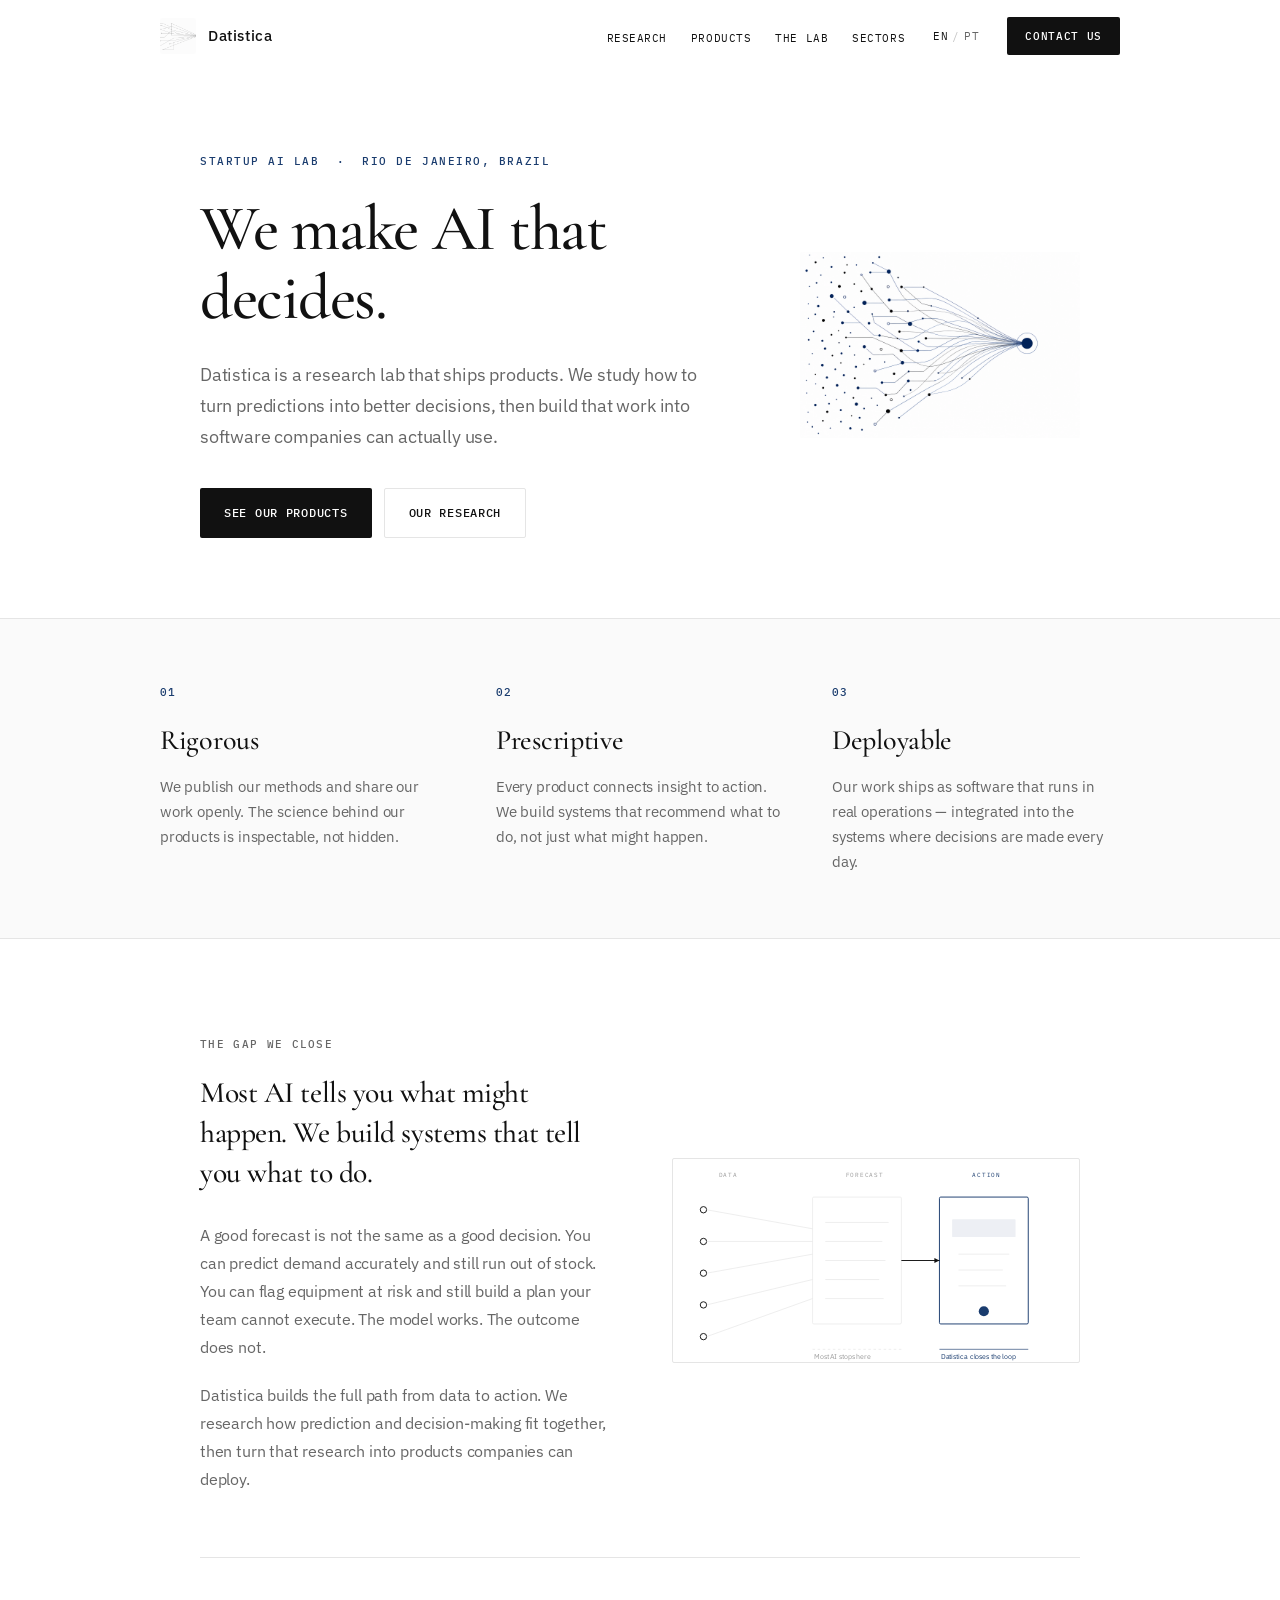
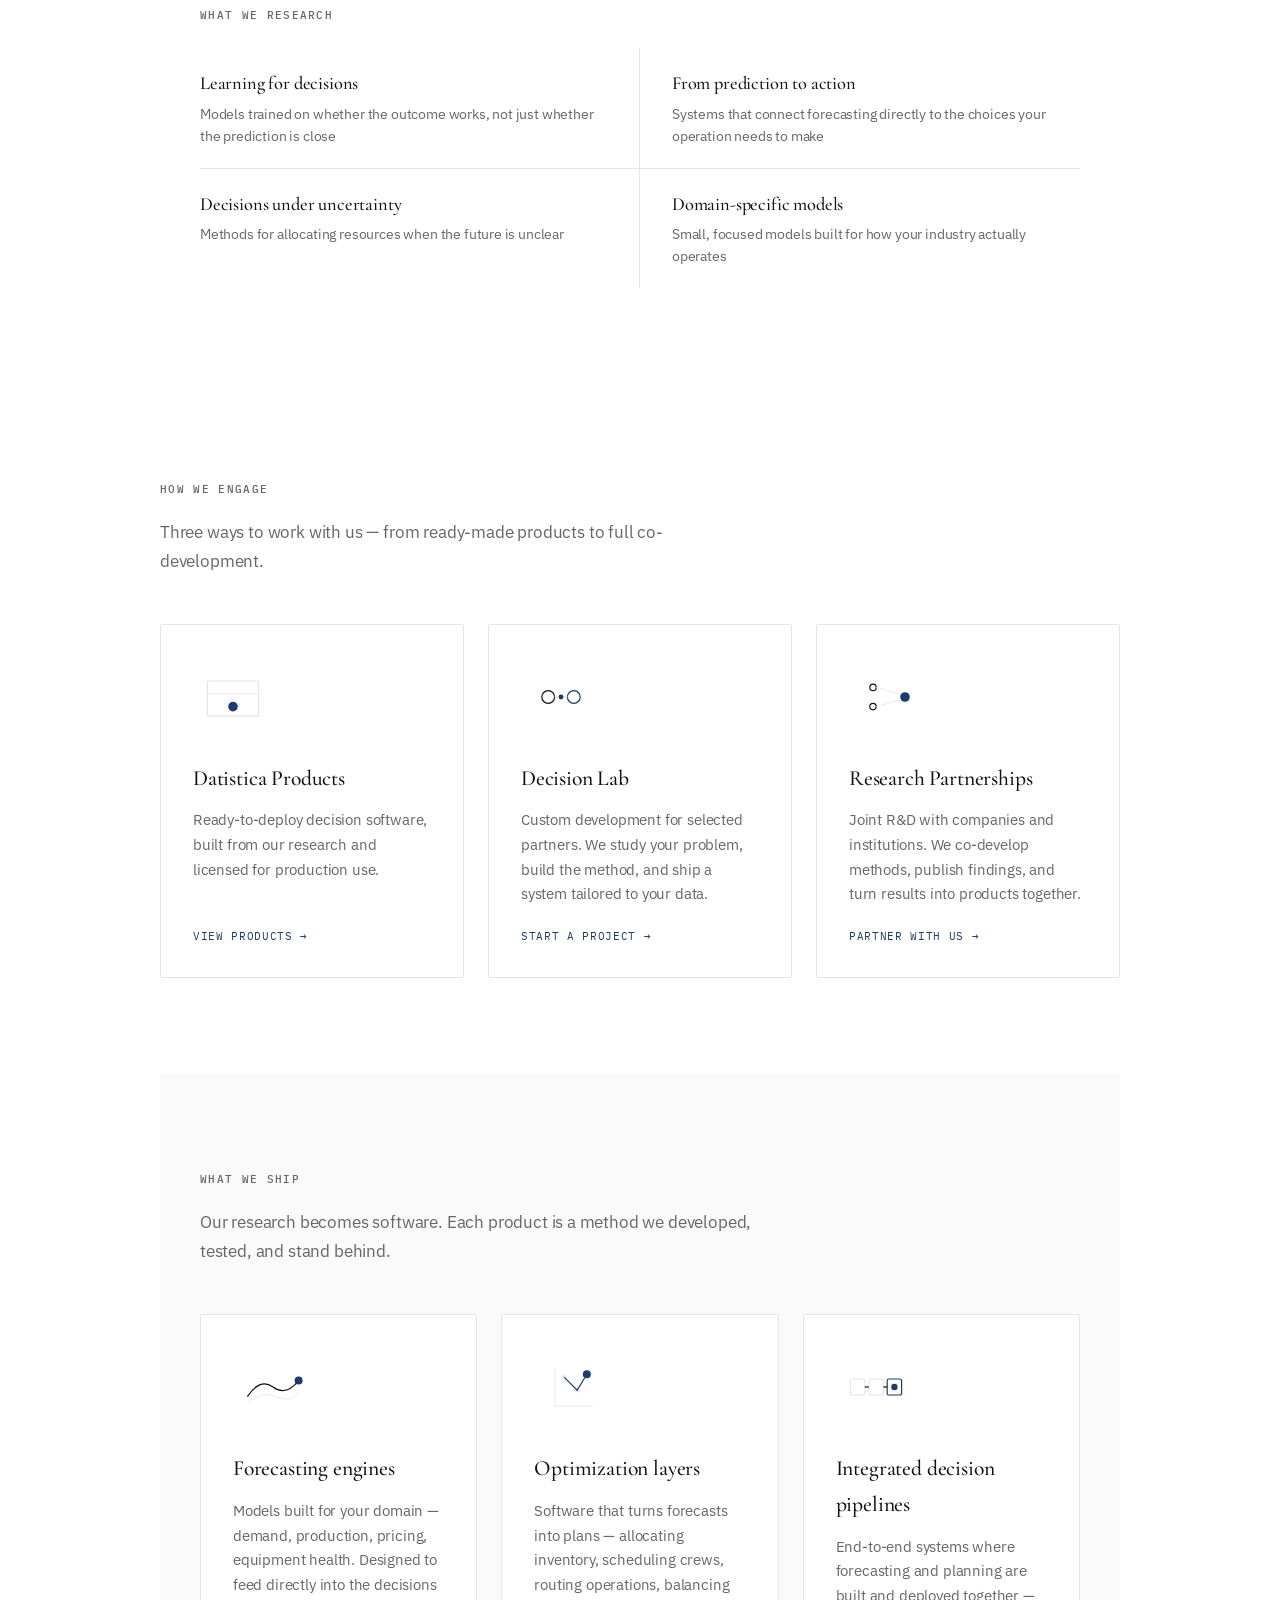
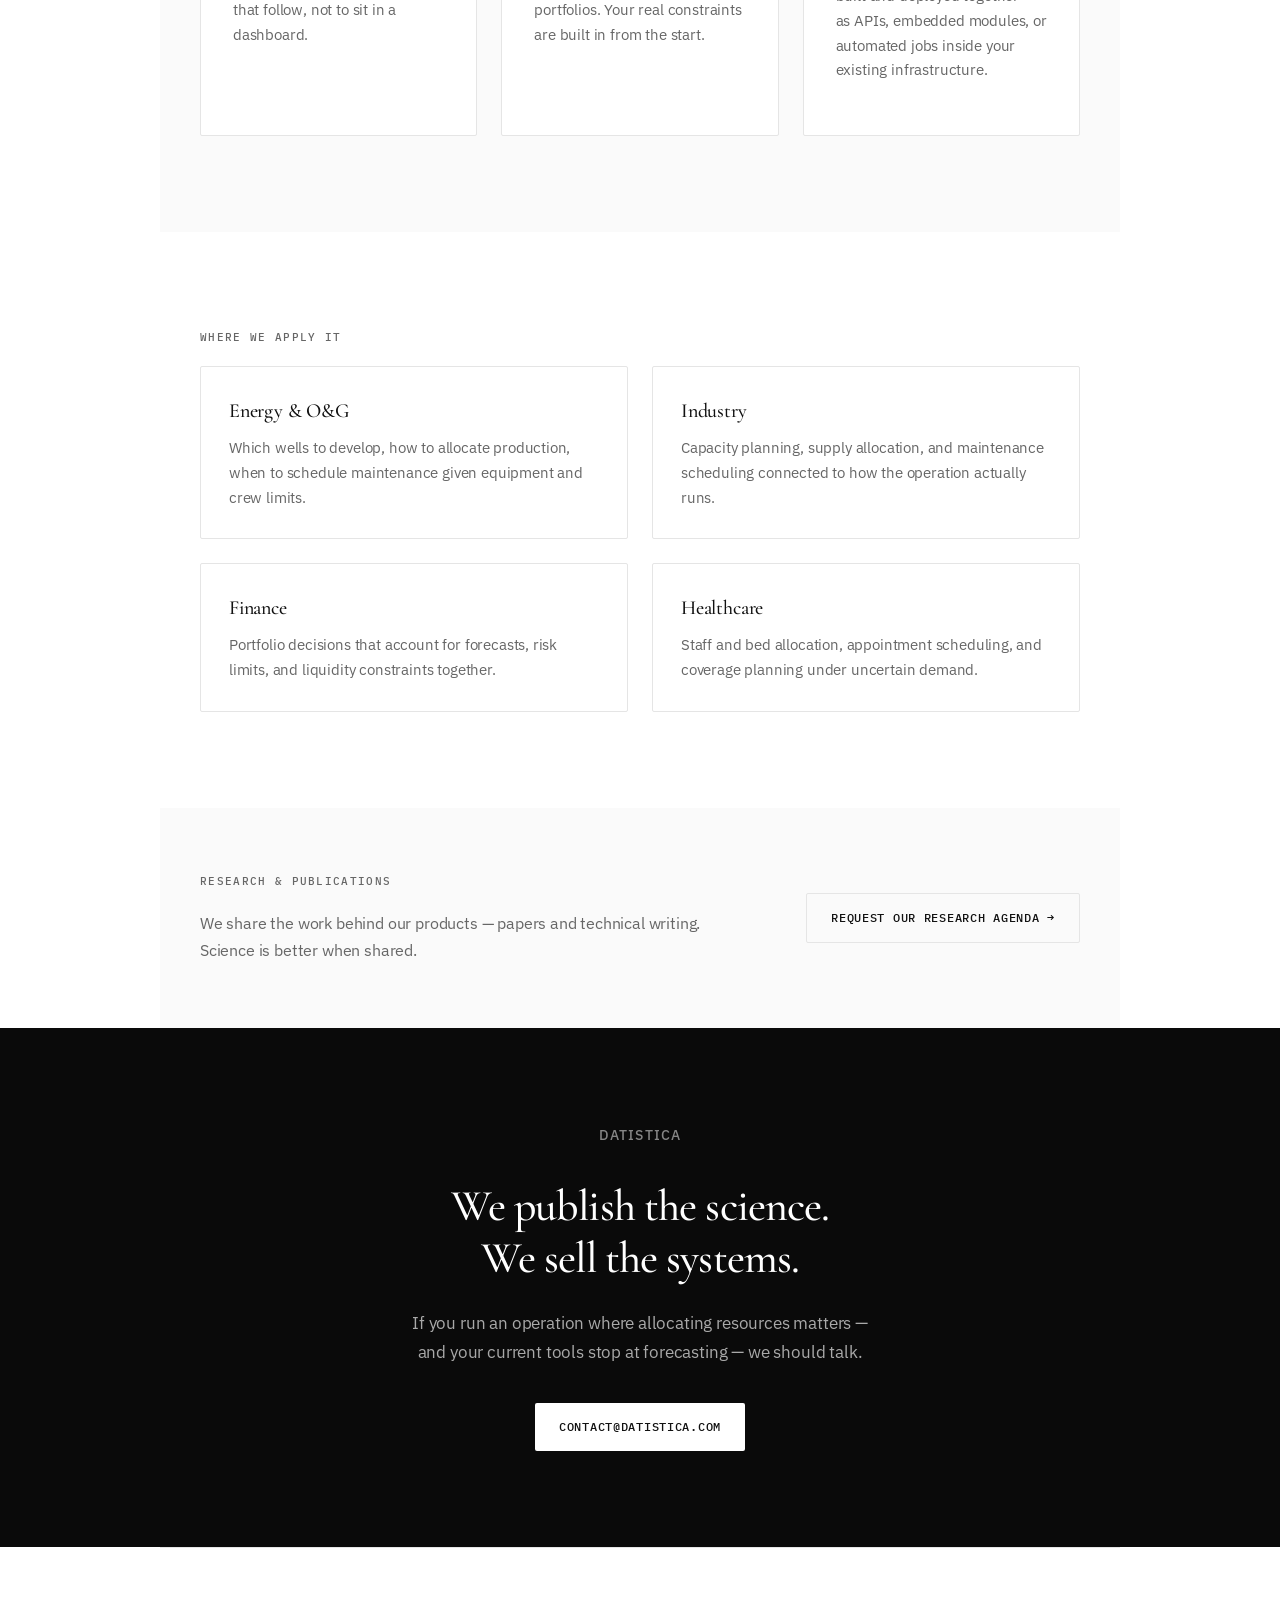
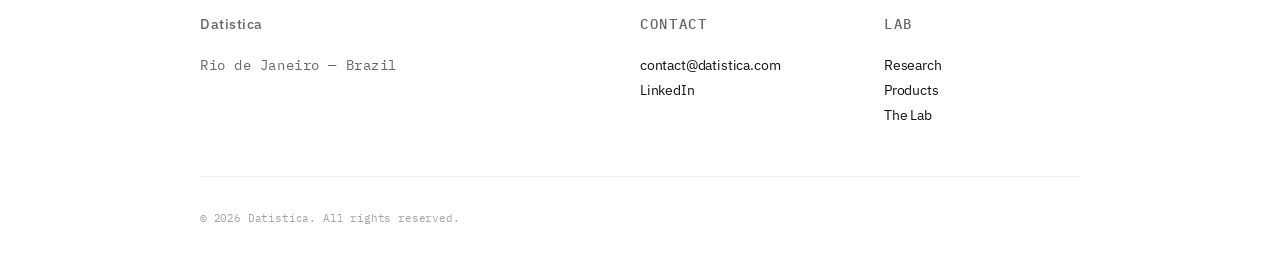
==== landing-page/index.html @ ae45b692 "launching" ====
<!DOCTYPE html>
<html lang="en">
<head>
  <meta charset="UTF-8">
  <meta name="viewport" content="width=device-width, initial-scale=1.0">
  <meta name="description" content="Datistica — a startup AI lab in Rio de Janeiro. We research decision intelligence and ship it as deployable products.">
  <title>Datistica</title>
  <link rel="icon" href="assets/favicon.svg" type="image/svg+xml">
  <link rel="preconnect" href="https://fonts.googleapis.com">
  <link rel="preconnect" href="https://fonts.gstatic.com" crossorigin>
  <link href="https://fonts.googleapis.com/css2?family=Cormorant+Garamond:ital,wght@0,400;0,500;0,600;1,400;1,500&family=IBM+Plex+Mono:wght@400;500&family=IBM+Plex+Sans:wght@400;450;500;600&display=swap" rel="stylesheet">
  <link rel="stylesheet" href="styles.css">
</head>
<body>

  <header class="site-header">
    <nav class="nav" aria-label="Primary">
      <a href="#" class="nav__brand" aria-label="Datistica home">
        <img src="assets/header-abstract.png" alt="" class="nav__mark" width="36" height="36">
        <span class="nav__wordmark">Datistica</span>
      </a>
      <div class="nav__right">
        <ul class="nav__links">
          <li><a href="#research">Research</a></li>
          <li><a href="#products">Products</a></li>
          <li><a href="#lab">The Lab</a></li>
          <li><a href="#sectors">Sectors</a></li>
        </ul>
        <button class="lang-toggle" aria-label="Language toggle" type="button">
          <span class="lang-toggle__opt lang-toggle__opt--active">EN</span>
          <span class="lang-toggle__sep" aria-hidden="true">/</span>
          <span class="lang-toggle__opt">PT</span>
        </button>
        <a href="#contact" class="nav__cta">Contact us</a>
      </div>
    </nav>
  </header>

  <main>

    <section class="hero" aria-labelledby="hero-title">
      <div class="hero__grid">
        <div class="hero__content">
          <p class="hero__eyebrow reveal">Startup AI Lab &nbsp;&middot;&nbsp; Rio de Janeiro, Brazil</p>
          <h1 id="hero-title" class="hero__headline reveal reveal--delay-1">
            We make AI that decides.
          </h1>
          <p class="hero__manifesto reveal reveal--delay-2">
            Datistica is a research lab that ships products. We study how to turn predictions into better decisions, then build that work into software companies can actually use.
          </p>
          <div class="hero__actions reveal reveal--delay-3">
            <a href="#products" class="btn btn--primary">See our products</a>
            <a href="#research" class="btn btn--ghost">Our research</a>
          </div>
        </div>
        <div class="hero__visual reveal reveal--delay-2">
          <img src="assets/hero-abstract.png" alt="" class="hero__art" width="400" height="480">
        </div>
      </div>
    </section>

    <section class="pillars band" aria-label="What we stand for">
      <div class="pillars__grid">
        <div class="pillar reveal">
          <span class="pillar__tag">01</span>
          <h2 class="pillar__title">Rigorous</h2>
          <p class="pillar__text">We publish our methods and share our work openly. The science behind our products is inspectable, not hidden.</p>
        </div>
        <div class="pillar reveal">
          <span class="pillar__tag">02</span>
          <h2 class="pillar__title">Prescriptive</h2>
          <p class="pillar__text">Every product connects insight to action. We build systems that recommend what to do, not just what might happen.</p>
        </div>
        <div class="pillar reveal">
          <span class="pillar__tag">03</span>
          <h2 class="pillar__title">Deployable</h2>
          <p class="pillar__text">Our work ships as software that runs in real operations&nbsp;&mdash; integrated into the systems where decisions are made every day.</p>
        </div>
      </div>
    </section>

    <section id="research" class="section">
      <div class="split reveal">
        <div class="split__text">
          <h2 class="section__label">The gap we close</h2>
          <p class="pullquote">
            Most AI tells you what might happen. We build systems that tell you what to do.
          </p>
          <div class="prose">
            <p>
              A good forecast is not the same as a good decision. You can predict demand accurately and still run out of stock. You can flag equipment at risk and still build a plan your team cannot execute. The model works. The outcome does not.
            </p>
            <p>
              Datistica builds the full path from data to action. We research how prediction and decision-making fit together, then turn that research into products companies can deploy.
            </p>
          </div>
        </div>
        <figure class="gap-diagram" aria-labelledby="gap-diagram-caption">
          <svg class="gap-diagram__svg" viewBox="0 0 640 320" fill="none" xmlns="http://www.w3.org/2000/svg" role="img" aria-labelledby="gap-diagram-caption">
            <title id="gap-diagram-caption">From data to forecast to action</title>
            <!-- Stage labels -->
            <text x="72" y="28" fill="#999" font-family="IBM Plex Mono, monospace" font-size="10" letter-spacing="1.2">DATA</text>
            <text x="272" y="28" fill="#999" font-family="IBM Plex Mono, monospace" font-size="10" letter-spacing="1.2">FORECAST</text>
            <text x="472" y="28" fill="#1A3C6E" font-family="IBM Plex Mono, monospace" font-size="10" letter-spacing="1.2">ACTION</text>

            <!-- Data nodes -->
            <circle cx="48" cy="80" r="5" stroke="#111" stroke-width="1.5" fill="none"/>
            <circle cx="48" cy="130" r="5" stroke="#111" stroke-width="1.5" fill="none"/>
            <circle cx="48" cy="180" r="5" stroke="#111" stroke-width="1.5" fill="none"/>
            <circle cx="48" cy="230" r="5" stroke="#111" stroke-width="1.5" fill="none"/>
            <circle cx="48" cy="280" r="5" stroke="#111" stroke-width="1.5" fill="none"/>

            <!-- Forecast box -->
            <rect x="220" y="60" width="140" height="200" rx="2" stroke="#E5E5E5" stroke-width="1" fill="#fff"/>
            <line x1="240" y1="100" x2="340" y2="100" stroke="#E5E5E5" stroke-width="1"/>
            <line x1="240" y1="130" x2="330" y2="130" stroke="#E5E5E5" stroke-width="1"/>
            <line x1="240" y1="160" x2="335" y2="160" stroke="#E5E5E5" stroke-width="1"/>
            <line x1="240" y1="190" x2="325" y2="190" stroke="#E5E5E5" stroke-width="1"/>
            <line x1="240" y1="220" x2="332" y2="220" stroke="#E5E5E5" stroke-width="1"/>

            <!-- Action box -->
            <rect x="420" y="60" width="140" height="200" rx="2" stroke="#1A3C6E" stroke-width="1.5" fill="#fff"/>
            <rect x="440" y="95" width="100" height="28" rx="1" fill="#1A3C6E" fill-opacity="0.08"/>
            <line x1="450" y1="150" x2="530" y2="150" stroke="#E5E5E5" stroke-width="1"/>
            <line x1="450" y1="175" x2="520" y2="175" stroke="#E5E5E5" stroke-width="1"/>
            <line x1="450" y1="200" x2="525" y2="200" stroke="#E5E5E5" stroke-width="1"/>
            <circle cx="490" cy="240" r="8" fill="#1A3C6E"/>

            <!-- Connectors -->
            <line x1="53" y1="80" x2="220" y2="110" stroke="#E5E5E5" stroke-width="1"/>
            <line x1="53" y1="130" x2="220" y2="130" stroke="#E5E5E5" stroke-width="1"/>
            <line x1="53" y1="180" x2="220" y2="150" stroke="#E5E5E5" stroke-width="1"/>
            <line x1="53" y1="230" x2="220" y2="190" stroke="#E5E5E5" stroke-width="1"/>
            <line x1="53" y1="280" x2="220" y2="220" stroke="#E5E5E5" stroke-width="1"/>

            <line x1="360" y1="160" x2="420" y2="160" stroke="#111" stroke-width="1.5"/>
            <polygon points="420,160 412,156 412,164" fill="#111"/>

            <!-- Annotation: where most AI stops -->
            <line x1="220" y1="300" x2="360" y2="300" stroke="#E5E5E5" stroke-width="1" stroke-dasharray="4 4"/>
            <text x="222" y="316" fill="#999" font-family="IBM Plex Sans, sans-serif" font-size="11">Most AI stops here</text>
            <line x1="420" y1="300" x2="560" y2="300" stroke="#1A3C6E" stroke-width="1"/>
            <text x="422" y="316" fill="#1A3C6E" font-family="IBM Plex Sans, sans-serif" font-size="11">Datistica closes the loop</text>
          </svg>
        </figure>
      </div>

      <div class="methods reveal">
        <h3 class="methods__lead">What we research</h3>
        <ul class="methods__list">
          <li>
            <span class="methods__name">Learning for decisions</span>
            <span class="methods__desc">Models trained on whether the outcome works, not just whether the prediction is close</span>
          </li>
          <li>
            <span class="methods__name">From prediction to action</span>
            <span class="methods__desc">Systems that connect forecasting directly to the choices your operation needs to make</span>
          </li>
          <li>
            <span class="methods__name">Decisions under uncertainty</span>
            <span class="methods__desc">Methods for allocating resources when the future is unclear</span>
          </li>
          <li>
            <span class="methods__name">Domain-specific models</span>
            <span class="methods__desc">Small, focused models built for how your industry actually operates</span>
          </li>
        </ul>
      </div>
    </section>

    <section id="lab" class="section section--wide">
      <h2 class="section__label reveal">How we engage</h2>
      <p class="section__lead reveal">Three ways to work with us&nbsp;&mdash; from ready-made products to full co-development.</p>
      <div class="lines">
        <article class="line-card reveal">
          <div class="line-card__visual" aria-hidden="true">
            <svg viewBox="0 0 80 80" fill="none" xmlns="http://www.w3.org/2000/svg">
              <rect x="8" y="20" width="64" height="44" rx="2" stroke="#E5E5E5" stroke-width="1.5"/>
              <line x1="8" y1="36" x2="72" y2="36" stroke="#E5E5E5" stroke-width="1"/>
              <circle cx="40" cy="52" r="6" fill="#1A3C6E"/>
            </svg>
          </div>
          <h3 class="line-card__title">Datistica Products</h3>
          <p class="line-card__text">Ready-to-deploy decision software, built from our research and licensed for production use.</p>
          <a href="#products" class="line-card__link">View products &rarr;</a>
        </article>
        <article class="line-card reveal">
          <div class="line-card__visual" aria-hidden="true">
            <svg viewBox="0 0 80 80" fill="none" xmlns="http://www.w3.org/2000/svg">
              <circle cx="24" cy="40" r="8" stroke="#111" stroke-width="1.5" fill="none"/>
              <circle cx="56" cy="40" r="8" stroke="#1A3C6E" stroke-width="1.5" fill="none"/>
              <line x1="32" y1="40" x2="48" y2="40" stroke="#E5E5E5" stroke-width="1.5"/>
              <circle cx="40" cy="40" r="3" fill="#1A3C6E"/>
            </svg>
          </div>
          <h3 class="line-card__title">Decision Lab</h3>
          <p class="line-card__text">Custom development for selected partners. We study your problem, build the method, and ship a system tailored to your data.</p>
          <a href="#contact" class="line-card__link">Start a project &rarr;</a>
        </article>
        <article class="line-card reveal">
          <div class="line-card__visual" aria-hidden="true">
            <svg viewBox="0 0 80 80" fill="none" xmlns="http://www.w3.org/2000/svg">
              <circle cx="20" cy="28" r="4" stroke="#111" stroke-width="1.5" fill="none"/>
              <circle cx="20" cy="52" r="4" stroke="#111" stroke-width="1.5" fill="none"/>
              <circle cx="60" cy="40" r="6" fill="#1A3C6E"/>
              <line x1="24" y1="28" x2="54" y2="36" stroke="#E5E5E5" stroke-width="1"/>
              <line x1="24" y1="52" x2="54" y2="44" stroke="#E5E5E5" stroke-width="1"/>
            </svg>
          </div>
          <h3 class="line-card__title">Research Partnerships</h3>
          <p class="line-card__text">Joint R&amp;D with companies and institutions. We co-develop methods, publish findings, and turn results into products together.</p>
          <a href="#contact" class="line-card__link">Partner with us &rarr;</a>
        </article>
      </div>
    </section>

    <section id="products" class="section band band--light">
      <h2 class="section__label reveal">What we ship</h2>
      <p class="section__lead reveal">Our research becomes software. Each product is a method we developed, tested, and stand behind.</p>
      <div class="lines">
        <article class="line-card reveal">
          <div class="line-card__visual" aria-hidden="true">
            <svg viewBox="0 0 80 80" fill="none" xmlns="http://www.w3.org/2000/svg">
              <path d="M8 52 Q24 28 40 40 T72 32" stroke="#111" stroke-width="1.5" fill="none"/>
              <path d="M8 60 Q28 44 44 52 T72 48" stroke="#E5E5E5" stroke-width="1" fill="none"/>
              <circle cx="72" cy="32" r="5" fill="#1A3C6E"/>
            </svg>
          </div>
          <h3 class="line-card__title">Forecasting engines</h3>
          <p class="line-card__text">Models built for your domain&nbsp;&mdash; demand, production, pricing, equipment health. Designed to feed directly into the decisions that follow, not to sit in a dashboard.</p>
        </article>
        <article class="line-card reveal">
          <div class="line-card__visual" aria-hidden="true">
            <svg viewBox="0 0 80 80" fill="none" xmlns="http://www.w3.org/2000/svg">
              <line x1="16" y1="16" x2="16" y2="64" stroke="#E5E5E5" stroke-width="1"/>
              <line x1="16" y1="64" x2="64" y2="64" stroke="#E5E5E5" stroke-width="1"/>
              <circle cx="28" cy="28" r="3" fill="#E5E5E5"/>
              <circle cx="44" cy="44" r="3" fill="#E5E5E5"/>
              <circle cx="56" cy="24" r="3" fill="#E5E5E5"/>
              <path d="M28 28 L44 44 L56 24" stroke="#1A3C6E" stroke-width="1.5" fill="none"/>
              <circle cx="56" cy="24" r="5" fill="#1A3C6E"/>
            </svg>
          </div>
          <h3 class="line-card__title">Optimization layers</h3>
          <p class="line-card__text">Software that turns forecasts into plans&nbsp;&mdash; allocating inventory, scheduling crews, routing operations, balancing portfolios. Your real constraints are built in from the start.</p>
        </article>
        <article class="line-card reveal">
          <div class="line-card__visual" aria-hidden="true">
            <svg viewBox="0 0 80 80" fill="none" xmlns="http://www.w3.org/2000/svg">
              <rect x="8" y="30" width="18" height="20" rx="2" stroke="#E5E5E5" stroke-width="1.5"/>
              <rect x="31" y="30" width="18" height="20" rx="2" stroke="#E5E5E5" stroke-width="1.5"/>
              <rect x="54" y="30" width="18" height="20" rx="2" stroke="#1A3C6E" stroke-width="1.5"/>
              <line x1="26" y1="40" x2="31" y2="40" stroke="#111" stroke-width="1.5"/>
              <line x1="49" y1="40" x2="54" y2="40" stroke="#111" stroke-width="1.5"/>
              <circle cx="63" cy="40" r="4" fill="#1A3C6E"/>
            </svg>
          </div>
          <h3 class="line-card__title">Integrated decision pipelines</h3>
          <p class="line-card__text">End-to-end systems where forecasting and planning are built and deployed together&nbsp;&mdash; as APIs, embedded modules, or automated jobs inside your existing infrastructure.</p>
        </article>
      </div>
    </section>

    <section id="sectors" class="section">
      <h2 class="section__label reveal">Where we apply it</h2>
      <div class="sectors-grid reveal">
        <article class="sector-card">
          <h3 class="sector-card__name">Energy &amp; O&amp;G</h3>
          <p class="sector-card__text">Which wells to develop, how to allocate production, when to schedule maintenance given equipment and crew limits.</p>
        </article>
        <article class="sector-card">
          <h3 class="sector-card__name">Industry</h3>
          <p class="sector-card__text">Capacity planning, supply allocation, and maintenance scheduling connected to how the operation actually runs.</p>
        </article>
        <article class="sector-card">
          <h3 class="sector-card__name">Finance</h3>
          <p class="sector-card__text">Portfolio decisions that account for forecasts, risk limits, and liquidity constraints together.</p>
        </article>
        <article class="sector-card">
          <h3 class="sector-card__name">Healthcare</h3>
          <p class="sector-card__text">Staff and bed allocation, appointment scheduling, and coverage planning under uncertain demand.</p>
        </article>
      </div>
    </section>

    <section class="section section--compact band band--light">
      <div class="research-tease reveal">
        <div class="research-tease__text">
          <h2 class="section__label">Research &amp; publications</h2>
          <p class="research-tease__lead">We share the work behind our products&nbsp;&mdash; papers and technical writing. Science is better when shared.</p>
        </div>
        <a href="#contact" class="btn btn--ghost">Request our research agenda &rarr;</a>
      </div>
    </section>

    <section id="contact" class="cta-dark band band--dark reveal">
      <div class="cta-dark__inner">
        <p class="cta-dark__wordmark">Datistica</p>
        <p class="cta-dark__headline">
          We publish the science.<br>We sell the systems.
        </p>
        <p class="cta-dark__text">
          If you run an operation where allocating resources matters&nbsp;&mdash; and your current tools stop at forecasting&nbsp;&mdash; we should talk.
        </p>
        <a href="mailto:contact@datistica.com" class="btn btn--light">contact@datistica.com</a>
      </div>
    </section>

  </main>

  <footer class="site-footer">
    <div class="footer__grid">
      <div class="footer__col">
        <p class="footer__wordmark">Datistica</p>
        <p class="footer__location">Rio de Janeiro &mdash; Brazil</p>
      </div>
      <div class="footer__col">
        <p class="footer__heading">Contact</p>
        <p><a href="mailto:contact@datistica.com">contact@datistica.com</a></p>
        <p><a href="https://linkedin.com/company/datistica" target="_blank" rel="noopener noreferrer">LinkedIn</a></p>
      </div>
      <div class="footer__col">
        <p class="footer__heading">Lab</p>
        <p><a href="#research">Research</a></p>
        <p><a href="#products">Products</a></p>
        <p><a href="#lab">The Lab</a></p>
      </div>
    </div>
    <p class="footer__copy">&copy; 2026 Datistica. All rights reserved.</p>
  </footer>

  <script src="main.js"></script>
</body>
</html>
---- landing-page/styles.css ----
/* ── Datistica Landing Page ── */

:root {
  --white: #FFFFFF;
  --ink: #111111;
  --accent: #1A3C6E;
  --hairline: #E5E5E5;
  --muted: #666666;
  --surface: #FAFAFA;
  --surface-dark: #0A0A0A;
  --serif: "Cormorant Garamond", Georgia, "Times New Roman", serif;
  --sans: "IBM Plex Sans", -apple-system, BlinkMacSystemFont, "Segoe UI", sans-serif;
  --mono: "IBM Plex Mono", "SF Mono", Consolas, monospace;
  --max-width: 960px;
  --content-width: 720px;
  --nav-height: 72px;
  --ease: cubic-bezier(0.25, 0.1, 0.25, 1);
}

*, *::before, *::after {
  box-sizing: border-box;
  margin: 0;
  padding: 0;
}

html {
  scroll-behavior: smooth;
  -webkit-font-smoothing: antialiased;
  -moz-osx-font-smoothing: grayscale;
}

body {
  background: var(--white);
  color: var(--ink);
  font-family: var(--sans);
  font-size: 17px;
  font-weight: 400;
  line-height: 1.65;
  letter-spacing: -0.01em;
}

a {
  color: var(--accent);
  text-decoration: none;
  transition: opacity 0.3s var(--ease);
}

a:hover {
  opacity: 0.7;
}

img {
  display: block;
  max-width: 100%;
  height: auto;
}

/* ── Buttons ── */

.btn {
  display: inline-flex;
  align-items: center;
  font-family: var(--mono);
  font-size: 12px;
  font-weight: 500;
  letter-spacing: 0.06em;
  text-transform: uppercase;
  padding: 14px 24px;
  border-radius: 2px;
  transition: background 0.3s var(--ease), color 0.3s var(--ease), opacity 0.3s var(--ease);
  text-decoration: none;
}

.btn:hover {
  opacity: 1;
}

.btn--primary {
  background: var(--ink);
  color: var(--white);
}

.btn--primary:hover {
  background: var(--accent);
}

.btn--ghost {
  background: transparent;
  color: var(--ink);
  border: 1px solid var(--hairline);
}

.btn--ghost:hover {
  border-color: var(--ink);
}

.btn--light {
  background: var(--white);
  color: var(--ink);
}

.btn--light:hover {
  background: var(--accent);
  color: var(--white);
}

/* ── Header / Nav ── */

.site-header {
  position: fixed;
  top: 0;
  left: 0;
  right: 0;
  z-index: 100;
  background: rgba(255, 255, 255, 0.94);
  backdrop-filter: blur(16px);
  -webkit-backdrop-filter: blur(16px);
  border-bottom: 1px solid transparent;
  transition: border-color 0.4s var(--ease);
}

.site-header.is-scrolled {
  border-bottom-color: var(--hairline);
}

.nav {
  display: flex;
  align-items: center;
  justify-content: space-between;
  max-width: calc(var(--max-width) + 80px);
  margin: 0 auto;
  padding: 0 40px;
  height: var(--nav-height);
}

.nav__mark {
  width: 36px;
  height: 36px;
  border-radius: 2px;
  object-fit: cover;
}

.nav__wordmark {
  font-family: var(--sans);
  font-size: 15px;
  font-weight: 500;
  letter-spacing: 0.04em;
  color: var(--ink);
}

.nav__brand {
  display: flex;
  align-items: center;
  gap: 12px;
  color: var(--ink);
  text-decoration: none;
}

.nav__brand:hover {
  opacity: 0.8;
}

.nav__right {
  display: flex;
  align-items: center;
  gap: 28px;
}

.nav__links {
  display: flex;
  list-style: none;
  gap: 24px;
}

.nav__links a {
  font-family: var(--mono);
  font-size: 11px;
  font-weight: 400;
  letter-spacing: 0.05em;
  text-transform: uppercase;
  color: var(--ink);
  text-decoration: none;
}

.nav__links a:hover {
  opacity: 0.6;
}

.nav__cta {
  font-family: var(--mono);
  font-size: 11px;
  font-weight: 500;
  letter-spacing: 0.06em;
  text-transform: uppercase;
  background: var(--ink);
  color: var(--white) !important;
  padding: 10px 18px;
  border-radius: 2px;
  opacity: 1 !important;
  transition: background 0.3s var(--ease);
}

.nav__cta:hover {
  background: var(--accent);
  opacity: 1 !important;
}

.lang-toggle {
  display: flex;
  align-items: center;
  gap: 4px;
  background: none;
  border: none;
  cursor: pointer;
  font-family: var(--mono);
  font-size: 11px;
  letter-spacing: 0.06em;
  color: var(--muted);
  padding: 4px 0;
}

.lang-toggle__opt {
  transition: color 0.3s var(--ease);
}

.lang-toggle__opt--active {
  color: var(--ink);
}

.lang-toggle__sep {
  opacity: 0.4;
}

/* ── Layout bands ── */

.band {
  width: 100%;
}

.band--light {
  background: var(--surface);
}

.band--dark {
  background: var(--surface-dark);
  color: var(--white);
}

.section {
  max-width: var(--max-width);
  margin: 0 auto;
  padding: 96px 40px;
}

.section--wide {
  max-width: calc(var(--max-width) + 80px);
}

.section--compact {
  padding: 64px 40px;
}

.section__label {
  font-family: var(--mono);
  font-size: 11px;
  font-weight: 500;
  letter-spacing: 0.12em;
  text-transform: uppercase;
  color: var(--muted);
  margin-bottom: 20px;
}

.section__lead {
  font-size: 17px;
  line-height: 1.7;
  color: var(--muted);
  margin-bottom: 48px;
  max-width: 560px;
}

/* ── Hero ── */

.hero {
  max-width: var(--max-width);
  margin: 0 auto;
  padding: calc(var(--nav-height) + 80px) 40px 80px;
}

.hero__grid {
  display: grid;
  grid-template-columns: 1fr 280px;
  gap: 64px;
  align-items: center;
}

.hero__eyebrow {
  font-family: var(--mono);
  font-size: 11px;
  font-weight: 500;
  letter-spacing: 0.14em;
  text-transform: uppercase;
  color: var(--accent);
  margin-bottom: 24px;
}

.hero__headline {
  font-family: var(--serif);
  font-size: clamp(2.8rem, 6vw, 4rem);
  font-weight: 500;
  line-height: 1.08;
  letter-spacing: -0.02em;
  color: var(--ink);
  margin-bottom: 28px;
}

.hero__manifesto {
  font-size: 18px;
  line-height: 1.7;
  color: var(--muted);
  max-width: 520px;
  margin-bottom: 36px;
}

.hero__actions {
  display: flex;
  gap: 12px;
  flex-wrap: wrap;
}

.hero__visual {
  display: flex;
  justify-content: center;
  align-items: center;
}

.hero__art {
  width: 100%;
  max-width: 360px;
  height: auto;
  border-radius: 2px;
}

/* ── Pillars (mission band) ── */

.pillars {
  background: var(--surface);
  border-top: 1px solid var(--hairline);
  border-bottom: 1px solid var(--hairline);
  padding: 64px 40px;
}

.pillars__grid {
  max-width: var(--max-width);
  margin: 0 auto;
  display: grid;
  grid-template-columns: repeat(3, 1fr);
  gap: 48px;
}

.pillar__tag {
  font-family: var(--mono);
  font-size: 11px;
  font-weight: 500;
  letter-spacing: 0.1em;
  color: var(--accent);
  display: block;
  margin-bottom: 16px;
}

.pillar__title {
  font-family: var(--serif);
  font-size: 1.75rem;
  font-weight: 500;
  margin-bottom: 12px;
  letter-spacing: -0.01em;
}

.pillar__text {
  font-size: 15px;
  line-height: 1.65;
  color: var(--muted);
}

/* ── Split layout (text + image) ── */

.split {
  display: grid;
  grid-template-columns: 1fr 1fr;
  gap: 64px;
  align-items: center;
  margin-bottom: 64px;
}

.pullquote {
  font-family: var(--serif);
  font-size: clamp(1.5rem, 3vw, 1.85rem);
  font-weight: 500;
  line-height: 1.35;
  letter-spacing: -0.015em;
  color: var(--ink);
  margin-bottom: 28px;
}

.prose p {
  font-size: 16px;
  line-height: 1.75;
  color: var(--muted);
  margin-bottom: 1.25em;
}

.prose p:last-child {
  margin-bottom: 0;
}

.split__figure {
  margin: 0;
}

/* ── Gap diagram (inline SVG) ── */

.gap-diagram {
  margin: 0;
}

.gap-diagram__svg {
  width: 100%;
  height: auto;
  border: 1px solid var(--hairline);
  border-radius: 2px;
  background: var(--white);
}

/* ── Methods ── */

.methods {
  padding-top: 48px;
  border-top: 1px solid var(--hairline);
}

.methods__lead {
  font-family: var(--mono);
  font-size: 11px;
  font-weight: 500;
  letter-spacing: 0.12em;
  text-transform: uppercase;
  color: var(--muted);
  margin-bottom: 24px;
}

.methods__list {
  list-style: none;
  display: grid;
  grid-template-columns: 1fr 1fr;
  gap: 0;
}

.methods__list li {
  display: flex;
  flex-direction: column;
  gap: 4px;
  padding: 20px 24px 20px 0;
  border-bottom: 1px solid var(--hairline);
}

.methods__list li:nth-child(odd) {
  padding-right: 32px;
  border-right: 1px solid var(--hairline);
}

.methods__list li:nth-child(even) {
  padding-left: 32px;
}

.methods__list li:nth-last-child(-n+2) {
  border-bottom: none;
}

.methods__name {
  font-family: var(--serif);
  font-size: 1.15rem;
  font-weight: 500;
  color: var(--ink);
}

.methods__desc {
  font-size: 14px;
  line-height: 1.6;
  color: var(--muted);
}

/* ── Business lines ── */

.lines {
  display: grid;
  grid-template-columns: repeat(3, 1fr);
  gap: 24px;
}

.line-card {
  padding: 32px;
  border: 1px solid var(--hairline);
  border-radius: 2px;
  background: var(--white);
  display: flex;
  flex-direction: column;
  transition: border-color 0.3s var(--ease);
}

.line-card:hover {
  border-color: var(--accent);
}

.line-card__visual {
  width: 80px;
  height: 80px;
  margin-bottom: 24px;
  display: flex;
  align-items: center;
  justify-content: center;
}

.line-card__visual svg {
  width: 64px;
  height: 64px;
}

.line-card__title {
  font-family: var(--serif);
  font-size: 1.35rem;
  font-weight: 500;
  margin-bottom: 12px;
}

.line-card__text {
  font-size: 15px;
  line-height: 1.65;
  color: var(--muted);
  flex: 1;
  margin-bottom: 20px;
}

.line-card__link {
  font-family: var(--mono);
  font-size: 11px;
  letter-spacing: 0.06em;
  text-transform: uppercase;
  color: var(--accent);
}

/* ── Sectors grid ── */

.sectors-grid {
  display: grid;
  grid-template-columns: 1fr 1fr;
  gap: 24px;
}

.sector-card {
  padding: 28px;
  border: 1px solid var(--hairline);
  border-radius: 2px;
  transition: border-color 0.3s var(--ease);
}

.sector-card:hover {
  border-color: var(--accent);
}

.sector-card__name {
  font-family: var(--serif);
  font-size: 1.25rem;
  font-weight: 500;
  margin-bottom: 8px;
}

.sector-card__text {
  font-size: 15px;
  line-height: 1.65;
  color: var(--muted);
}

/* ── Research tease ── */

.research-tease {
  max-width: var(--max-width);
  margin: 0 auto;
  display: flex;
  align-items: center;
  justify-content: space-between;
  gap: 40px;
}

.research-tease__lead {
  font-size: 16px;
  line-height: 1.7;
  color: var(--muted);
  max-width: 520px;
  margin-top: 8px;
}

/* ── Dark CTA ── */

.cta-dark {
  padding: 96px 40px;
}

.cta-dark__inner {
  max-width: var(--content-width);
  margin: 0 auto;
  text-align: center;
}

.cta-dark__wordmark {
  font-family: var(--sans);
  font-size: 14px;
  font-weight: 500;
  letter-spacing: 0.08em;
  text-transform: uppercase;
  color: rgba(255, 255, 255, 0.5);
  margin-bottom: 32px;
}

.cta-dark__headline {
  font-family: var(--serif);
  font-size: clamp(2rem, 4vw, 2.75rem);
  font-weight: 500;
  line-height: 1.2;
  letter-spacing: -0.02em;
  margin-bottom: 24px;
}

.cta-dark__text {
  font-size: 17px;
  line-height: 1.7;
  color: rgba(255, 255, 255, 0.65);
  max-width: 480px;
  margin: 0 auto 36px;
}

/* ── Footer ── */

.site-footer {
  border-top: 1px solid var(--hairline);
  padding: 64px 40px 40px;
  max-width: var(--max-width);
  margin: 0 auto;
}

.footer__grid {
  display: grid;
  grid-template-columns: 2fr 1fr 1fr;
  gap: 48px;
  margin-bottom: 48px;
}

.footer__wordmark {
  font-family: var(--sans);
  font-size: 15px;
  font-weight: 500;
  letter-spacing: 0.04em;
  margin-bottom: 16px;
}

.footer__location {
  font-family: var(--mono);
  font-size: 12px;
  letter-spacing: 0.04em;
  color: var(--muted);
}

.footer__heading {
  font-family: var(--mono);
  font-size: 10px;
  font-weight: 500;
  letter-spacing: 0.12em;
  text-transform: uppercase;
  color: var(--muted);
  margin-bottom: 16px;
}

.footer__col p {
  font-size: 14px;
  line-height: 1.8;
  color: var(--muted);
}

.footer__col a {
  color: var(--ink);
}

.footer__copy {
  font-family: var(--mono);
  font-size: 11px;
  color: var(--muted);
  opacity: 0.6;
  padding-top: 32px;
  border-top: 1px solid var(--hairline);
}

/* ── Scroll reveal ── */

.reveal {
  opacity: 0;
  transform: translateY(24px);
  transition: opacity 0.9s var(--ease), transform 0.9s var(--ease);
}

.reveal.is-visible {
  opacity: 1;
  transform: translateY(0);
}

.reveal--delay-1 { transition-delay: 0.12s; }
.reveal--delay-2 { transition-delay: 0.24s; }
.reveal--delay-3 { transition-delay: 0.36s; }

.hero .reveal {
  opacity: 0;
  transform: translateY(20px);
}

.hero .reveal.is-visible {
  opacity: 1;
  transform: translateY(0);
}

/* ── Responsive ── */

@media (max-width: 900px) {
  .hero__grid {
    grid-template-columns: 1fr;
    gap: 48px;
  }

  .hero__visual {
    order: -1;
  }

  .hero__art {
    max-width: 280px;
    margin: 0 auto;
  }

  .pillars__grid {
    grid-template-columns: 1fr;
    gap: 40px;
  }

  .split {
    grid-template-columns: 1fr;
    gap: 40px;
  }

  .methods__list {
    grid-template-columns: 1fr;
  }

  .methods__list li:nth-child(odd) {
    padding-right: 0;
    border-right: none;
  }

  .methods__list li:nth-child(even) {
    padding-left: 0;
  }

  .methods__list li:nth-last-child(-n+2) {
    border-bottom: 1px solid var(--hairline);
  }

  .methods__list li:last-child {
    border-bottom: none;
  }

  .lines {
    grid-template-columns: 1fr;
  }

  .sectors-grid {
    grid-template-columns: 1fr;
  }

  .research-tease {
    flex-direction: column;
    align-items: flex-start;
  }

  .footer__grid {
    grid-template-columns: 1fr;
    gap: 32px;
  }
}

@media (max-width: 640px) {
  .nav {
    padding: 0 20px;
    height: 64px;
  }

  .nav__links {
    display: none;
  }

  .nav__right {
    gap: 12px;
  }

  .nav__cta {
    padding: 8px 14px;
    font-size: 10px;
  }

  .hero,
  .section,
  .pillars,
  .cta-dark {
    padding-left: 24px;
    padding-right: 24px;
  }

  .hero {
    padding-top: calc(var(--nav-height) + 48px);
    padding-bottom: 56px;
  }

  .section {
    padding-top: 64px;
    padding-bottom: 64px;
  }

  .line-card {
    padding: 24px;
  }
}

/* ── Reduced motion ── */

@media (prefers-reduced-motion: reduce) {
  html {
    scroll-behavior: auto;
  }

  .reveal,
  .hero .reveal {
    opacity: 1;
    transform: none;
    transition: none;
  }
}
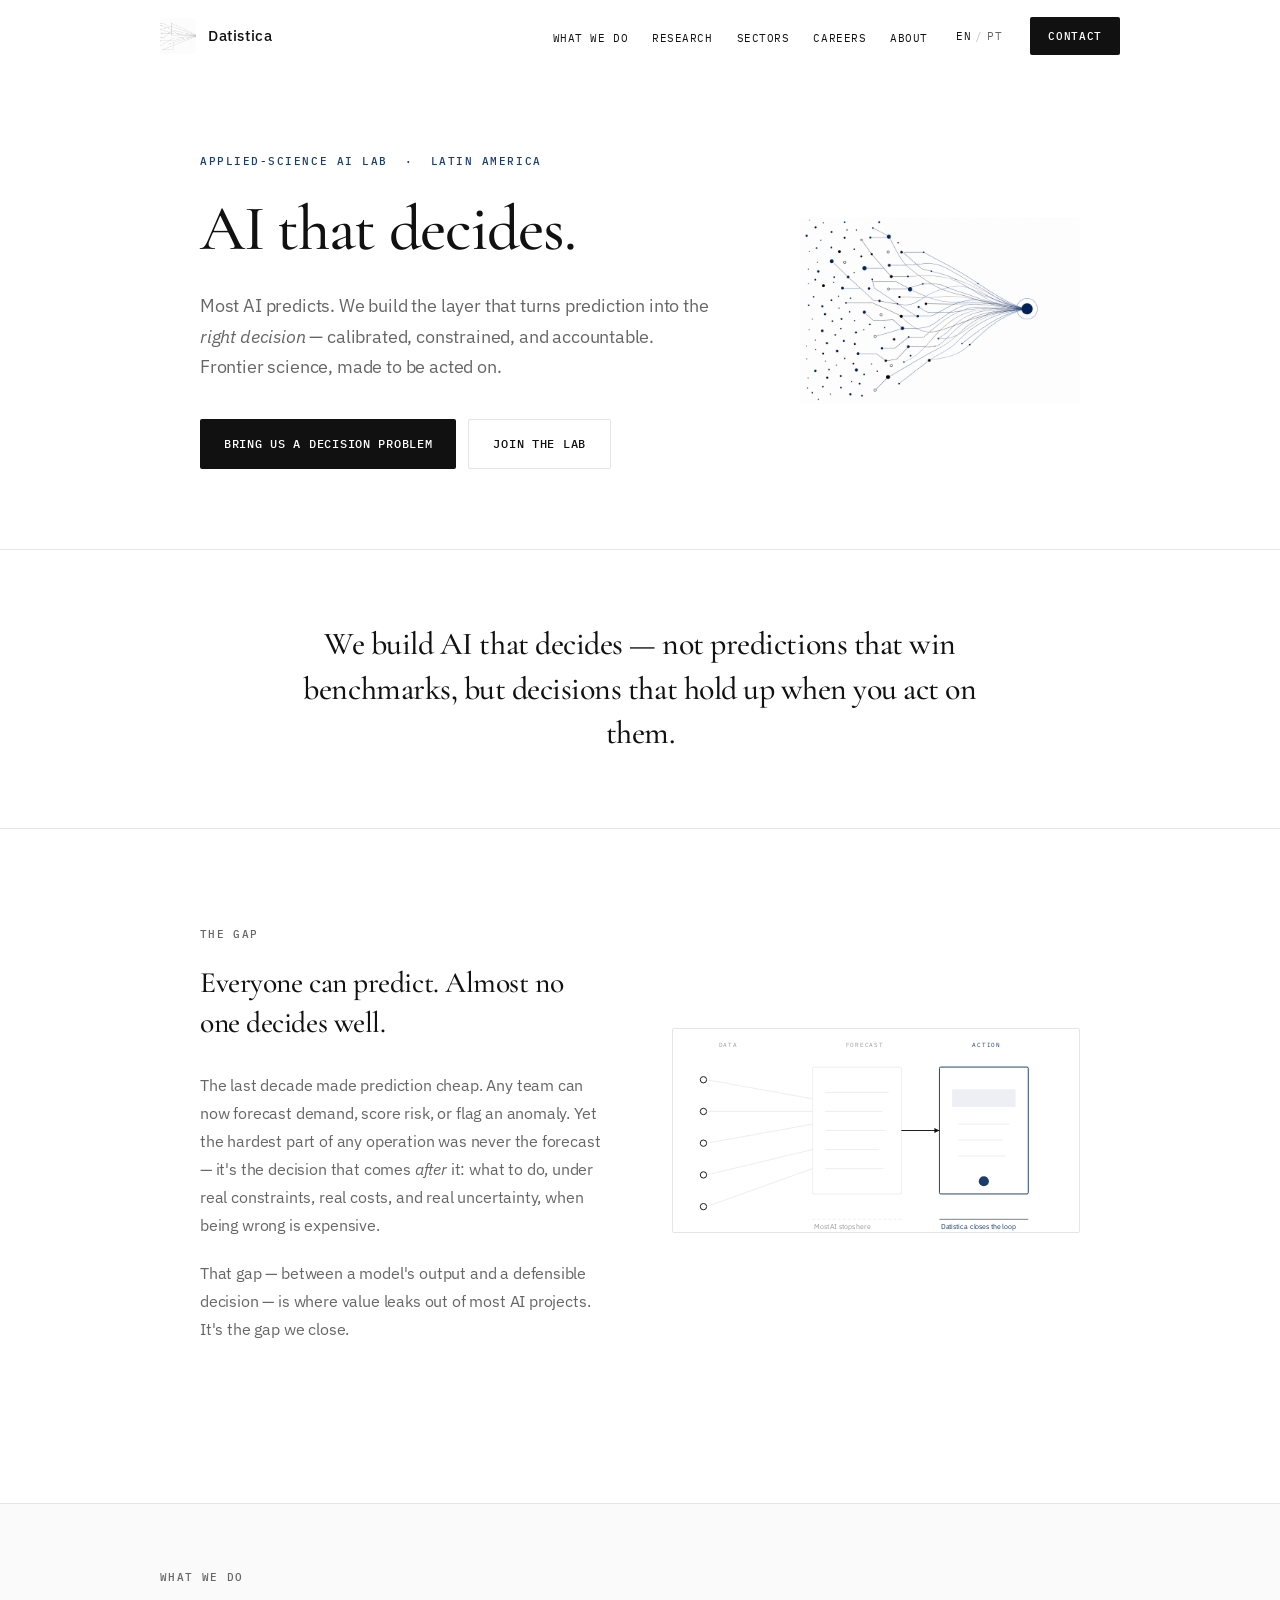
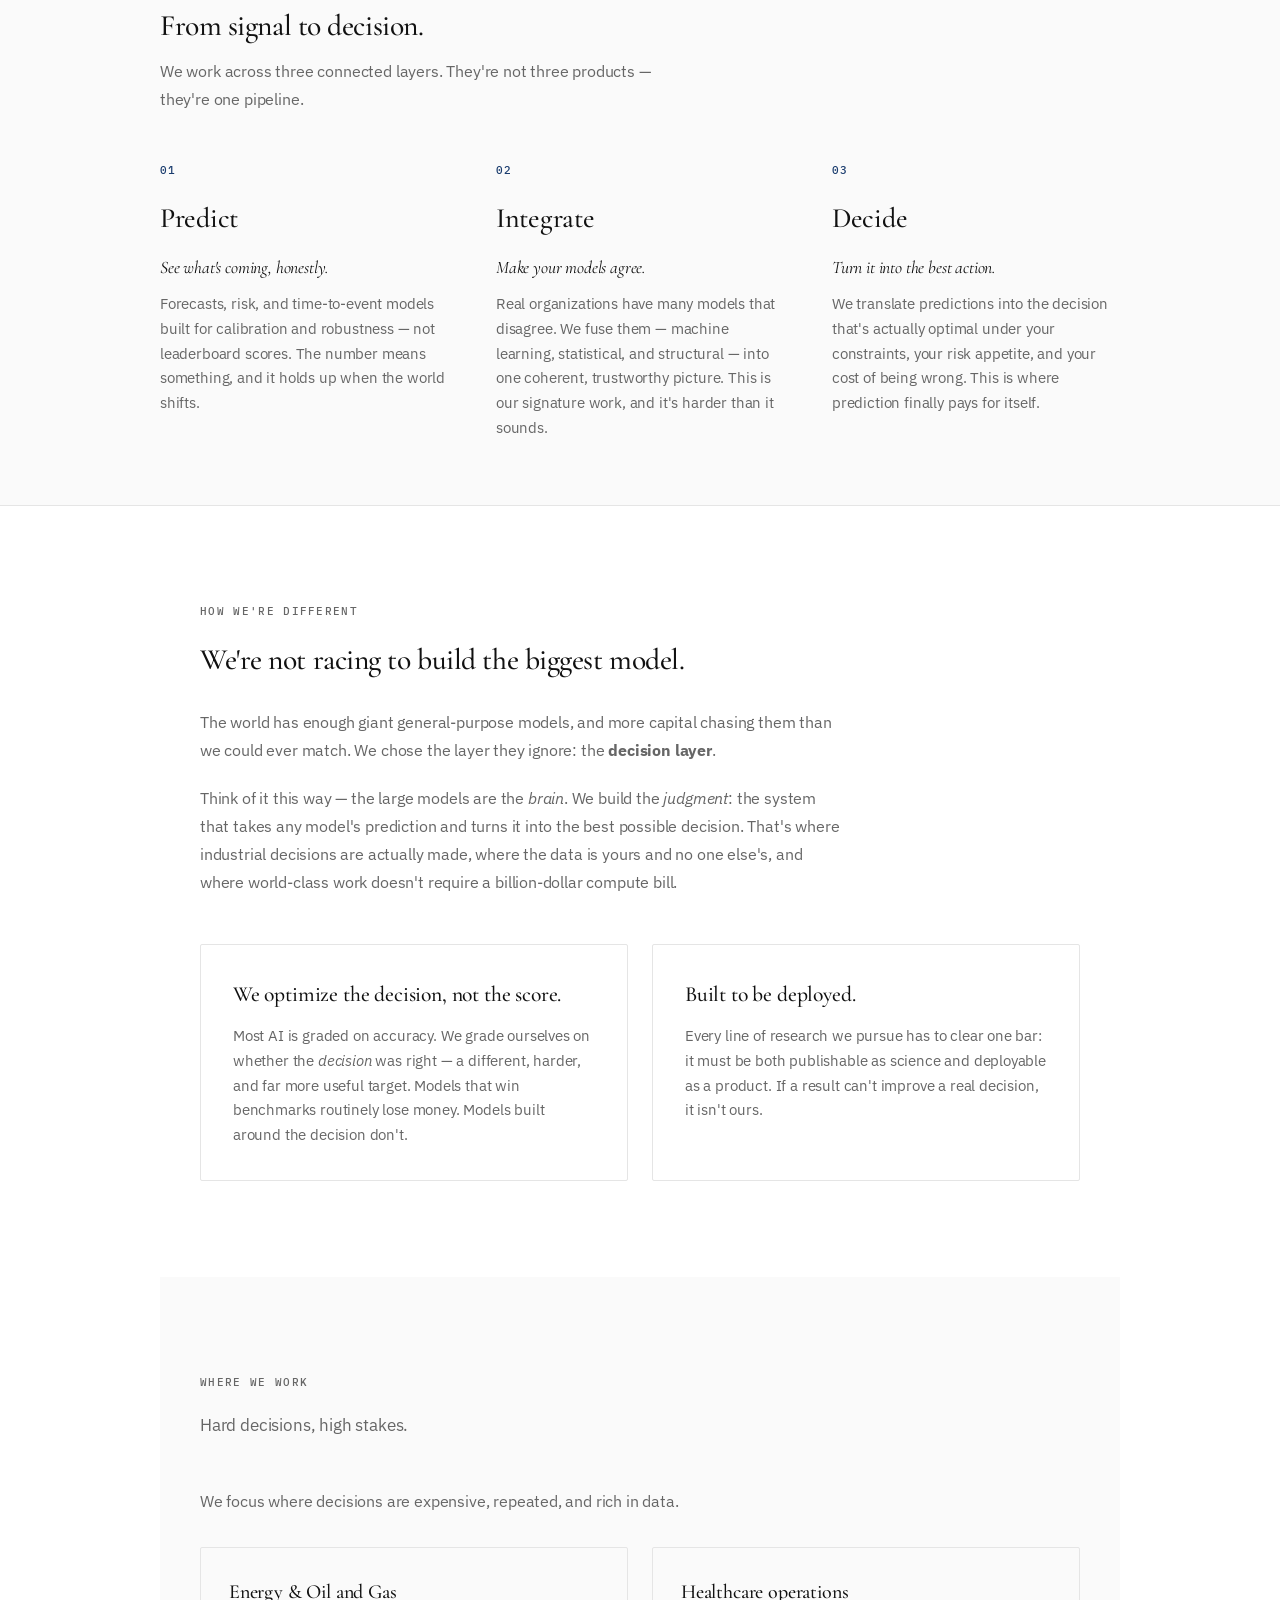
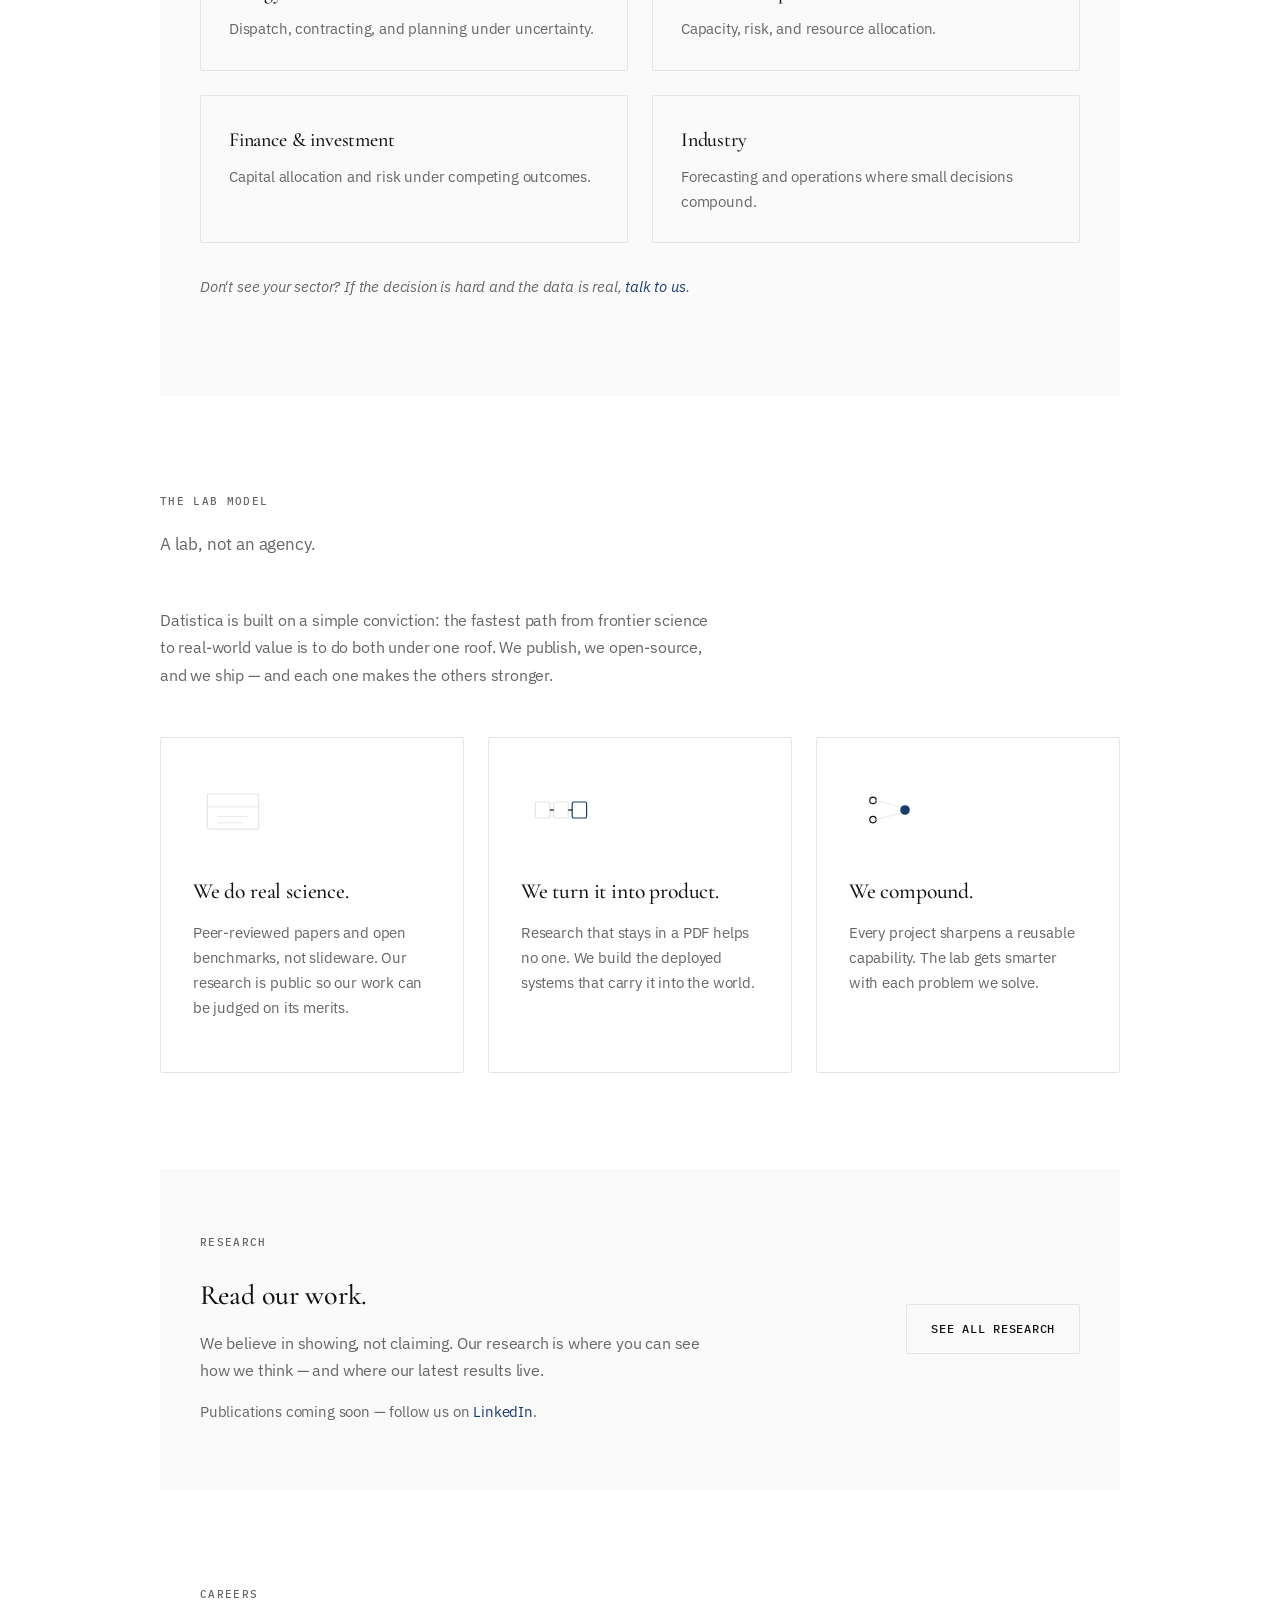
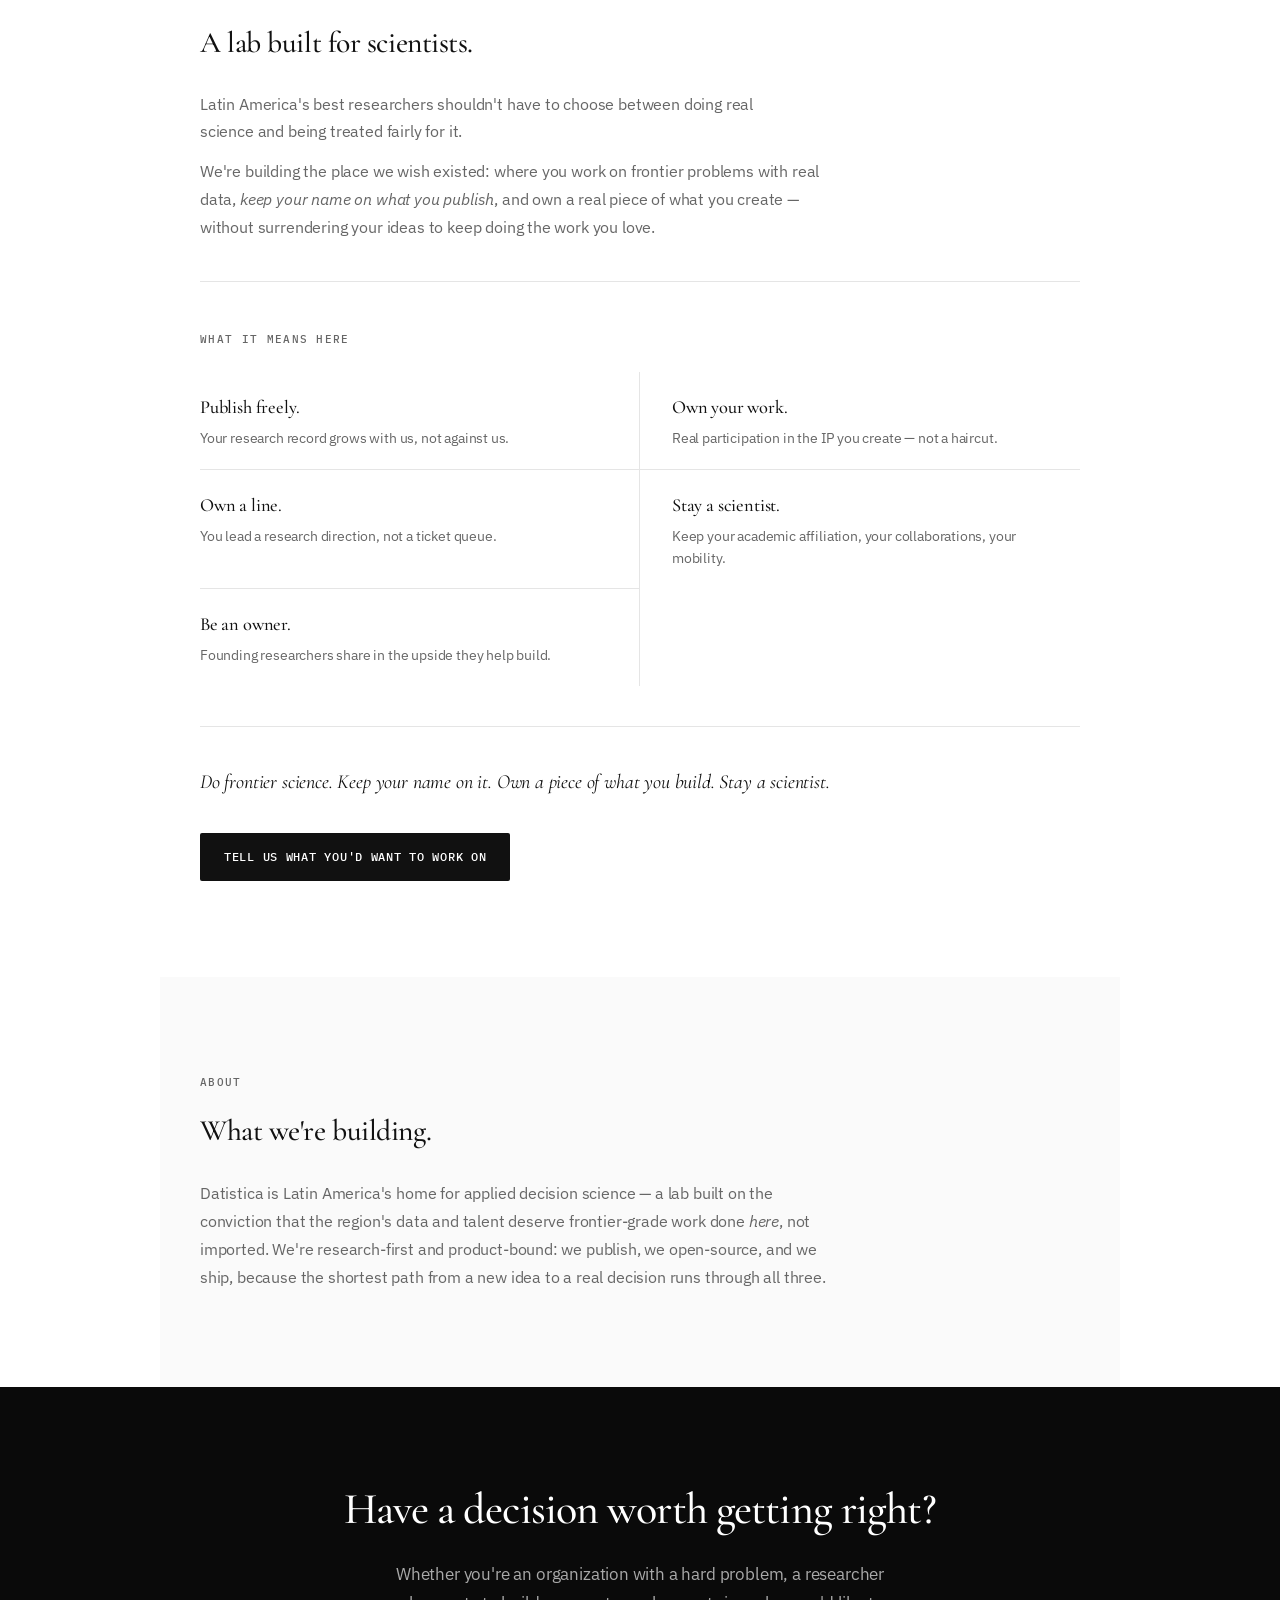
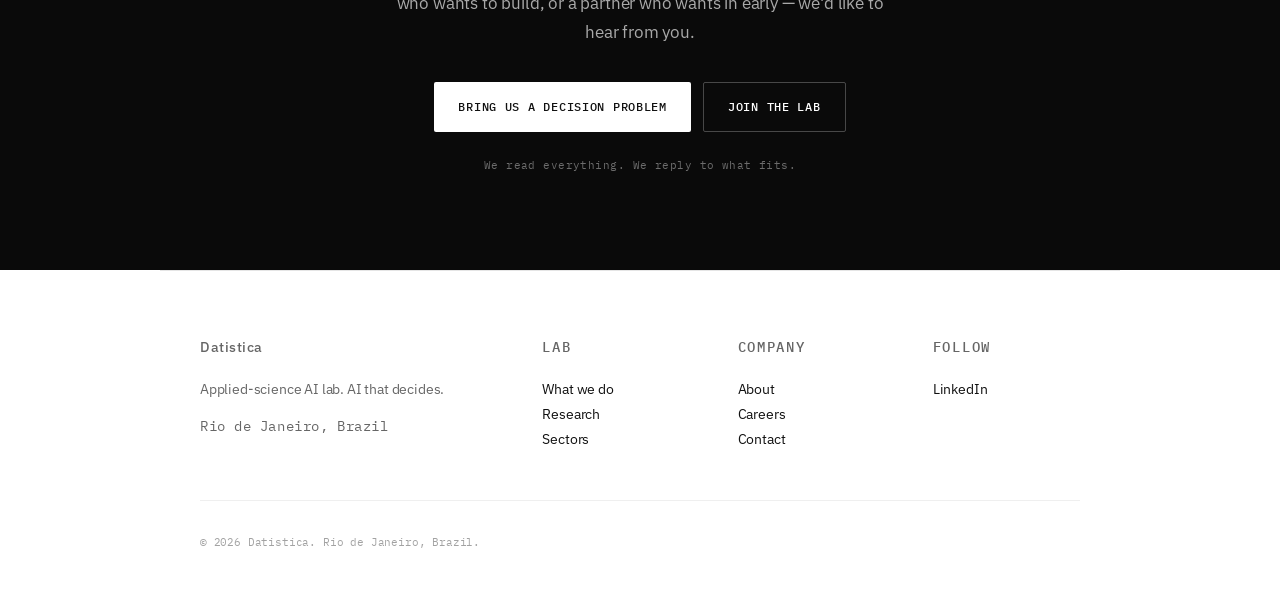
==== commit 5a3e2ed3: "Update landing page content and styles for improved clarity and branding. Enhanced meta descriptions" ====
--- a/landing-page/index.html
+++ b/landing-page/index.html
@@ -3,8 +3,10 @@
 <head>
   <meta charset="UTF-8">
   <meta name="viewport" content="width=device-width, initial-scale=1.0">
-  <meta name="description" content="Datistica — a startup AI lab in Rio de Janeiro. We research decision intelligence and ship it as deployable products.">
-  <title>Datistica</title>
+  <meta name="description" content="Datistica is an applied-science AI lab in Latin America. We turn frontier research in prediction and optimization into decision systems built to be acted on.">
+  <meta property="og:title" content="Datistica — AI that decides">
+  <meta property="og:description" content="Most AI predicts. We build the layer that turns prediction into the right decision.">
+  <title>Datistica — AI that decides | Applied-science AI lab</title>
   <link rel="icon" href="assets/favicon.svg" type="image/svg+xml">
   <link rel="preconnect" href="https://fonts.googleapis.com">
   <link rel="preconnect" href="https://fonts.gstatic.com" crossorigin>
@@ -21,17 +23,18 @@
       </a>
       <div class="nav__right">
         <ul class="nav__links">
+          <li><a href="#what">What we do</a></li>
           <li><a href="#research">Research</a></li>
-          <li><a href="#products">Products</a></li>
-          <li><a href="#lab">The Lab</a></li>
           <li><a href="#sectors">Sectors</a></li>
+          <li><a href="#careers">Careers</a></li>
+          <li><a href="#about">About</a></li>
         </ul>
         <button class="lang-toggle" aria-label="Language toggle" type="button">
           <span class="lang-toggle__opt lang-toggle__opt--active">EN</span>
           <span class="lang-toggle__sep" aria-hidden="true">/</span>
           <span class="lang-toggle__opt">PT</span>
         </button>
-        <a href="#contact" class="nav__cta">Contact us</a>
+        <a href="#contact" class="nav__cta">Contact</a>
       </div>
     </nav>
   </header>
@@ -41,16 +44,16 @@
     <section class="hero" aria-labelledby="hero-title">
       <div class="hero__grid">
         <div class="hero__content">
-          <p class="hero__eyebrow reveal">Startup AI Lab &nbsp;&middot;&nbsp; Rio de Janeiro, Brazil</p>
+          <p class="hero__eyebrow reveal">Applied-science AI lab &nbsp;&middot;&nbsp; Latin America</p>
           <h1 id="hero-title" class="hero__headline reveal reveal--delay-1">
-            We make AI that decides.
+            AI that decides.
           </h1>
           <p class="hero__manifesto reveal reveal--delay-2">
-            Datistica is a research lab that ships products. We study how to turn predictions into better decisions, then build that work into software companies can actually use.
+            Most AI predicts. We build the layer that turns prediction into the <em>right decision</em> — calibrated, constrained, and accountable. Frontier science, made to be acted on.
           </p>
           <div class="hero__actions reveal reveal--delay-3">
-            <a href="#products" class="btn btn--primary">See our products</a>
-            <a href="#research" class="btn btn--ghost">Our research</a>
+            <a href="#contact" class="btn btn--primary">Bring us a decision problem</a>
+            <a href="#careers" class="btn btn--ghost">Join the lab</a>
           </div>
         </div>
         <div class="hero__visual reveal reveal--delay-2">
@@ -59,84 +62,58 @@
       </div>
     </section>
 
-    <section class="pillars band" aria-label="What we stand for">
-      <div class="pillars__grid">
-        <div class="pillar reveal">
-          <span class="pillar__tag">01</span>
-          <h2 class="pillar__title">Rigorous</h2>
-          <p class="pillar__text">We publish our methods and share our work openly. The science behind our products is inspectable, not hidden.</p>
-        </div>
-        <div class="pillar reveal">
-          <span class="pillar__tag">02</span>
-          <h2 class="pillar__title">Prescriptive</h2>
-          <p class="pillar__text">Every product connects insight to action. We build systems that recommend what to do, not just what might happen.</p>
-        </div>
-        <div class="pillar reveal">
-          <span class="pillar__tag">03</span>
-          <h2 class="pillar__title">Deployable</h2>
-          <p class="pillar__text">Our work ships as software that runs in real operations&nbsp;&mdash; integrated into the systems where decisions are made every day.</p>
-        </div>
-      </div>
-    </section>
-
-    <section id="research" class="section">
+    <section class="manifesto-band band" aria-label="Manifesto">
+      <blockquote class="manifesto-band__text reveal">
+        We build AI that decides — not predictions that win benchmarks, but decisions that hold up when you act on them.
+      </blockquote>
+    </section>
+
+    <section id="gap" class="section">
       <div class="split reveal">
         <div class="split__text">
-          <h2 class="section__label">The gap we close</h2>
+          <h2 class="section__label">The gap</h2>
           <p class="pullquote">
-            Most AI tells you what might happen. We build systems that tell you what to do.
+            Everyone can predict. Almost no one decides well.
           </p>
           <div class="prose">
             <p>
-              A good forecast is not the same as a good decision. You can predict demand accurately and still run out of stock. You can flag equipment at risk and still build a plan your team cannot execute. The model works. The outcome does not.
+              The last decade made prediction cheap. Any team can now forecast demand, score risk, or flag an anomaly. Yet the hardest part of any operation was never the forecast — it's the decision that comes <em>after</em> it: what to do, under real constraints, real costs, and real uncertainty, when being wrong is expensive.
             </p>
             <p>
-              Datistica builds the full path from data to action. We research how prediction and decision-making fit together, then turn that research into products companies can deploy.
+              That gap — between a model's output and a defensible decision — is where value leaks out of most AI projects. It's the gap we close.
             </p>
           </div>
         </div>
         <figure class="gap-diagram" aria-labelledby="gap-diagram-caption">
           <svg class="gap-diagram__svg" viewBox="0 0 640 320" fill="none" xmlns="http://www.w3.org/2000/svg" role="img" aria-labelledby="gap-diagram-caption">
             <title id="gap-diagram-caption">From data to forecast to action</title>
-            <!-- Stage labels -->
             <text x="72" y="28" fill="#999" font-family="IBM Plex Mono, monospace" font-size="10" letter-spacing="1.2">DATA</text>
             <text x="272" y="28" fill="#999" font-family="IBM Plex Mono, monospace" font-size="10" letter-spacing="1.2">FORECAST</text>
             <text x="472" y="28" fill="#1A3C6E" font-family="IBM Plex Mono, monospace" font-size="10" letter-spacing="1.2">ACTION</text>
-
-            <!-- Data nodes -->
             <circle cx="48" cy="80" r="5" stroke="#111" stroke-width="1.5" fill="none"/>
             <circle cx="48" cy="130" r="5" stroke="#111" stroke-width="1.5" fill="none"/>
             <circle cx="48" cy="180" r="5" stroke="#111" stroke-width="1.5" fill="none"/>
             <circle cx="48" cy="230" r="5" stroke="#111" stroke-width="1.5" fill="none"/>
             <circle cx="48" cy="280" r="5" stroke="#111" stroke-width="1.5" fill="none"/>
-
-            <!-- Forecast box -->
             <rect x="220" y="60" width="140" height="200" rx="2" stroke="#E5E5E5" stroke-width="1" fill="#fff"/>
             <line x1="240" y1="100" x2="340" y2="100" stroke="#E5E5E5" stroke-width="1"/>
             <line x1="240" y1="130" x2="330" y2="130" stroke="#E5E5E5" stroke-width="1"/>
             <line x1="240" y1="160" x2="335" y2="160" stroke="#E5E5E5" stroke-width="1"/>
             <line x1="240" y1="190" x2="325" y2="190" stroke="#E5E5E5" stroke-width="1"/>
             <line x1="240" y1="220" x2="332" y2="220" stroke="#E5E5E5" stroke-width="1"/>
-
-            <!-- Action box -->
             <rect x="420" y="60" width="140" height="200" rx="2" stroke="#1A3C6E" stroke-width="1.5" fill="#fff"/>
             <rect x="440" y="95" width="100" height="28" rx="1" fill="#1A3C6E" fill-opacity="0.08"/>
             <line x1="450" y1="150" x2="530" y2="150" stroke="#E5E5E5" stroke-width="1"/>
             <line x1="450" y1="175" x2="520" y2="175" stroke="#E5E5E5" stroke-width="1"/>
             <line x1="450" y1="200" x2="525" y2="200" stroke="#E5E5E5" stroke-width="1"/>
             <circle cx="490" cy="240" r="8" fill="#1A3C6E"/>
-
-            <!-- Connectors -->
             <line x1="53" y1="80" x2="220" y2="110" stroke="#E5E5E5" stroke-width="1"/>
             <line x1="53" y1="130" x2="220" y2="130" stroke="#E5E5E5" stroke-width="1"/>
             <line x1="53" y1="180" x2="220" y2="150" stroke="#E5E5E5" stroke-width="1"/>
             <line x1="53" y1="230" x2="220" y2="190" stroke="#E5E5E5" stroke-width="1"/>
             <line x1="53" y1="280" x2="220" y2="220" stroke="#E5E5E5" stroke-width="1"/>
-
             <line x1="360" y1="160" x2="420" y2="160" stroke="#111" stroke-width="1.5"/>
             <polygon points="420,160 412,156 412,164" fill="#111"/>
-
-            <!-- Annotation: where most AI stops -->
             <line x1="220" y1="300" x2="360" y2="300" stroke="#E5E5E5" stroke-width="1" stroke-dasharray="4 4"/>
             <text x="222" y="316" fill="#999" font-family="IBM Plex Sans, sans-serif" font-size="11">Most AI stops here</text>
             <line x1="420" y1="300" x2="560" y2="300" stroke="#1A3C6E" stroke-width="1"/>
@@ -144,58 +121,113 @@
           </svg>
         </figure>
       </div>
-
-      <div class="methods reveal">
-        <h3 class="methods__lead">What we research</h3>
-        <ul class="methods__list">
-          <li>
-            <span class="methods__name">Learning for decisions</span>
-            <span class="methods__desc">Models trained on whether the outcome works, not just whether the prediction is close</span>
-          </li>
-          <li>
-            <span class="methods__name">From prediction to action</span>
-            <span class="methods__desc">Systems that connect forecasting directly to the choices your operation needs to make</span>
-          </li>
-          <li>
-            <span class="methods__name">Decisions under uncertainty</span>
-            <span class="methods__desc">Methods for allocating resources when the future is unclear</span>
-          </li>
-          <li>
-            <span class="methods__name">Domain-specific models</span>
-            <span class="methods__desc">Small, focused models built for how your industry actually operates</span>
-          </li>
-        </ul>
-      </div>
+    </section>
+
+    <section id="what" class="pillars band" aria-labelledby="what-title">
+      <div class="pillars__intro reveal">
+        <h2 id="what-title" class="section__label">What we do</h2>
+        <p class="pillars__lead">From signal to decision.</p>
+        <p class="pillars__sublead">We work across three connected layers. They're not three products — they're one pipeline.</p>
+      </div>
+      <div class="pillars__grid">
+        <div class="pillar reveal">
+          <span class="pillar__tag">01</span>
+          <h3 class="pillar__title">Predict</h3>
+          <p class="pillar__tagline"><em>See what's coming, honestly.</em></p>
+          <p class="pillar__text">Forecasts, risk, and time-to-event models built for calibration and robustness — not leaderboard scores. The number means something, and it holds up when the world shifts.</p>
+        </div>
+        <div class="pillar reveal">
+          <span class="pillar__tag">02</span>
+          <h3 class="pillar__title">Integrate</h3>
+          <p class="pillar__tagline"><em>Make your models agree.</em></p>
+          <p class="pillar__text">Real organizations have many models that disagree. We fuse them — machine learning, statistical, and structural — into one coherent, trustworthy picture. This is our signature work, and it's harder than it sounds.</p>
+        </div>
+        <div class="pillar reveal">
+          <span class="pillar__tag">03</span>
+          <h3 class="pillar__title">Decide</h3>
+          <p class="pillar__tagline"><em>Turn it into the best action.</em></p>
+          <p class="pillar__text">We translate predictions into the decision that's actually optimal under your constraints, your risk appetite, and your cost of being wrong. This is where prediction finally pays for itself.</p>
+        </div>
+      </div>
+    </section>
+
+    <section id="different" class="section">
+      <h2 class="section__label reveal">How we're different</h2>
+      <p class="pullquote reveal">We're not racing to build the biggest model.</p>
+      <div class="prose reveal" style="max-width: 640px; margin-bottom: 48px;">
+        <p>
+          The world has enough giant general-purpose models, and more capital chasing them than we could ever match. We chose the layer they ignore: the <strong>decision layer</strong>.
+        </p>
+        <p>
+          Think of it this way — the large models are the <em>brain</em>. We build the <em>judgment</em>: the system that takes any model's prediction and turns it into the best possible decision. That's where industrial decisions are actually made, where the data is yours and no one else's, and where world-class work doesn't require a billion-dollar compute bill.
+        </p>
+      </div>
+      <div class="diff-grid reveal">
+        <article class="diff-card">
+          <h3 class="diff-card__title">We optimize the decision, not the score.</h3>
+          <p class="diff-card__text">Most AI is graded on accuracy. We grade ourselves on whether the <em>decision</em> was right — a different, harder, and far more useful target. Models that win benchmarks routinely lose money. Models built around the decision don't.</p>
+        </article>
+        <article class="diff-card">
+          <h3 class="diff-card__title">Built to be deployed.</h3>
+          <p class="diff-card__text">Every line of research we pursue has to clear one bar: it must be both publishable as science and deployable as a product. If a result can't improve a real decision, it isn't ours.</p>
+        </article>
+      </div>
+    </section>
+
+    <section id="sectors" class="section band band--light">
+      <h2 class="section__label reveal">Where we work</h2>
+      <p class="section__lead reveal">Hard decisions, high stakes.</p>
+      <p class="section__intro reveal">We focus where decisions are expensive, repeated, and rich in data.</p>
+      <div class="sectors-grid reveal">
+        <article class="sector-card">
+          <h3 class="sector-card__name">Energy &amp; Oil and Gas</h3>
+          <p class="sector-card__text">Dispatch, contracting, and planning under uncertainty.</p>
+        </article>
+        <article class="sector-card">
+          <h3 class="sector-card__name">Healthcare operations</h3>
+          <p class="sector-card__text">Capacity, risk, and resource allocation.</p>
+        </article>
+        <article class="sector-card">
+          <h3 class="sector-card__name">Finance &amp; investment</h3>
+          <p class="sector-card__text">Capital allocation and risk under competing outcomes.</p>
+        </article>
+        <article class="sector-card">
+          <h3 class="sector-card__name">Industry</h3>
+          <p class="sector-card__text">Forecasting and operations where small decisions compound.</p>
+        </article>
+      </div>
+      <p class="sectors-note reveal"><em>Don't see your sector? If the decision is hard and the data is real, <a href="#contact">talk to us</a>.</em></p>
     </section>
 
     <section id="lab" class="section section--wide">
-      <h2 class="section__label reveal">How we engage</h2>
-      <p class="section__lead reveal">Three ways to work with us&nbsp;&mdash; from ready-made products to full co-development.</p>
+      <h2 class="section__label reveal">The lab model</h2>
+      <p class="section__lead reveal">A lab, not an agency.</p>
+      <p class="section__intro reveal" style="margin-bottom: 48px;">Datistica is built on a simple conviction: the fastest path from frontier science to real-world value is to do both under one roof. We publish, we open-source, and we ship — and each one makes the others stronger.</p>
       <div class="lines">
         <article class="line-card reveal">
           <div class="line-card__visual" aria-hidden="true">
             <svg viewBox="0 0 80 80" fill="none" xmlns="http://www.w3.org/2000/svg">
               <rect x="8" y="20" width="64" height="44" rx="2" stroke="#E5E5E5" stroke-width="1.5"/>
               <line x1="8" y1="36" x2="72" y2="36" stroke="#E5E5E5" stroke-width="1"/>
-              <circle cx="40" cy="52" r="6" fill="#1A3C6E"/>
+              <line x1="20" y1="48" x2="60" y2="48" stroke="#E5E5E5" stroke-width="1"/>
+              <line x1="20" y1="56" x2="52" y2="56" stroke="#E5E5E5" stroke-width="1"/>
             </svg>
           </div>
-          <h3 class="line-card__title">Datistica Products</h3>
-          <p class="line-card__text">Ready-to-deploy decision software, built from our research and licensed for production use.</p>
-          <a href="#products" class="line-card__link">View products &rarr;</a>
+          <h3 class="line-card__title">We do real science.</h3>
+          <p class="line-card__text">Peer-reviewed papers and open benchmarks, not slideware. Our research is public so our work can be judged on its merits.</p>
         </article>
         <article class="line-card reveal">
           <div class="line-card__visual" aria-hidden="true">
             <svg viewBox="0 0 80 80" fill="none" xmlns="http://www.w3.org/2000/svg">
-              <circle cx="24" cy="40" r="8" stroke="#111" stroke-width="1.5" fill="none"/>
-              <circle cx="56" cy="40" r="8" stroke="#1A3C6E" stroke-width="1.5" fill="none"/>
-              <line x1="32" y1="40" x2="48" y2="40" stroke="#E5E5E5" stroke-width="1.5"/>
-              <circle cx="40" cy="40" r="3" fill="#1A3C6E"/>
+              <rect x="8" y="30" width="18" height="20" rx="2" stroke="#E5E5E5" stroke-width="1.5"/>
+              <rect x="31" y="30" width="18" height="20" rx="2" stroke="#E5E5E5" stroke-width="1.5"/>
+              <rect x="54" y="30" width="18" height="20" rx="2" stroke="#1A3C6E" stroke-width="1.5"/>
+              <line x1="26" y1="40" x2="31" y2="40" stroke="#111" stroke-width="1.5"/>
+              <line x1="49" y1="40" x2="54" y2="40" stroke="#111" stroke-width="1.5"/>
             </svg>
           </div>
-          <h3 class="line-card__title">Decision Lab</h3>
-          <p class="line-card__text">Custom development for selected partners. We study your problem, build the method, and ship a system tailored to your data.</p>
-          <a href="#contact" class="line-card__link">Start a project &rarr;</a>
+          <h3 class="line-card__title">We turn it into product.</h3>
+          <p class="line-card__text">Research that stays in a PDF helps no one. We build the deployed systems that carry it into the world.</p>
         </article>
         <article class="line-card reveal">
           <div class="line-card__visual" aria-hidden="true">
@@ -207,102 +239,87 @@
               <line x1="24" y1="52" x2="54" y2="44" stroke="#E5E5E5" stroke-width="1"/>
             </svg>
           </div>
-          <h3 class="line-card__title">Research Partnerships</h3>
-          <p class="line-card__text">Joint R&amp;D with companies and institutions. We co-develop methods, publish findings, and turn results into products together.</p>
-          <a href="#contact" class="line-card__link">Partner with us &rarr;</a>
-        </article>
-      </div>
-    </section>
-
-    <section id="products" class="section band band--light">
-      <h2 class="section__label reveal">What we ship</h2>
-      <p class="section__lead reveal">Our research becomes software. Each product is a method we developed, tested, and stand behind.</p>
-      <div class="lines">
-        <article class="line-card reveal">
-          <div class="line-card__visual" aria-hidden="true">
-            <svg viewBox="0 0 80 80" fill="none" xmlns="http://www.w3.org/2000/svg">
-              <path d="M8 52 Q24 28 40 40 T72 32" stroke="#111" stroke-width="1.5" fill="none"/>
-              <path d="M8 60 Q28 44 44 52 T72 48" stroke="#E5E5E5" stroke-width="1" fill="none"/>
-              <circle cx="72" cy="32" r="5" fill="#1A3C6E"/>
-            </svg>
-          </div>
-          <h3 class="line-card__title">Forecasting engines</h3>
-          <p class="line-card__text">Models built for your domain&nbsp;&mdash; demand, production, pricing, equipment health. Designed to feed directly into the decisions that follow, not to sit in a dashboard.</p>
-        </article>
-        <article class="line-card reveal">
-          <div class="line-card__visual" aria-hidden="true">
-            <svg viewBox="0 0 80 80" fill="none" xmlns="http://www.w3.org/2000/svg">
-              <line x1="16" y1="16" x2="16" y2="64" stroke="#E5E5E5" stroke-width="1"/>
-              <line x1="16" y1="64" x2="64" y2="64" stroke="#E5E5E5" stroke-width="1"/>
-              <circle cx="28" cy="28" r="3" fill="#E5E5E5"/>
-              <circle cx="44" cy="44" r="3" fill="#E5E5E5"/>
-              <circle cx="56" cy="24" r="3" fill="#E5E5E5"/>
-              <path d="M28 28 L44 44 L56 24" stroke="#1A3C6E" stroke-width="1.5" fill="none"/>
-              <circle cx="56" cy="24" r="5" fill="#1A3C6E"/>
-            </svg>
-          </div>
-          <h3 class="line-card__title">Optimization layers</h3>
-          <p class="line-card__text">Software that turns forecasts into plans&nbsp;&mdash; allocating inventory, scheduling crews, routing operations, balancing portfolios. Your real constraints are built in from the start.</p>
-        </article>
-        <article class="line-card reveal">
-          <div class="line-card__visual" aria-hidden="true">
-            <svg viewBox="0 0 80 80" fill="none" xmlns="http://www.w3.org/2000/svg">
-              <rect x="8" y="30" width="18" height="20" rx="2" stroke="#E5E5E5" stroke-width="1.5"/>
-              <rect x="31" y="30" width="18" height="20" rx="2" stroke="#E5E5E5" stroke-width="1.5"/>
-              <rect x="54" y="30" width="18" height="20" rx="2" stroke="#1A3C6E" stroke-width="1.5"/>
-              <line x1="26" y1="40" x2="31" y2="40" stroke="#111" stroke-width="1.5"/>
-              <line x1="49" y1="40" x2="54" y2="40" stroke="#111" stroke-width="1.5"/>
-              <circle cx="63" cy="40" r="4" fill="#1A3C6E"/>
-            </svg>
-          </div>
-          <h3 class="line-card__title">Integrated decision pipelines</h3>
-          <p class="line-card__text">End-to-end systems where forecasting and planning are built and deployed together&nbsp;&mdash; as APIs, embedded modules, or automated jobs inside your existing infrastructure.</p>
-        </article>
-      </div>
-    </section>
-
-    <section id="sectors" class="section">
-      <h2 class="section__label reveal">Where we apply it</h2>
-      <div class="sectors-grid reveal">
-        <article class="sector-card">
-          <h3 class="sector-card__name">Energy &amp; O&amp;G</h3>
-          <p class="sector-card__text">Which wells to develop, how to allocate production, when to schedule maintenance given equipment and crew limits.</p>
-        </article>
-        <article class="sector-card">
-          <h3 class="sector-card__name">Industry</h3>
-          <p class="sector-card__text">Capacity planning, supply allocation, and maintenance scheduling connected to how the operation actually runs.</p>
-        </article>
-        <article class="sector-card">
-          <h3 class="sector-card__name">Finance</h3>
-          <p class="sector-card__text">Portfolio decisions that account for forecasts, risk limits, and liquidity constraints together.</p>
-        </article>
-        <article class="sector-card">
-          <h3 class="sector-card__name">Healthcare</h3>
-          <p class="sector-card__text">Staff and bed allocation, appointment scheduling, and coverage planning under uncertain demand.</p>
-        </article>
-      </div>
-    </section>
-
-    <section class="section section--compact band band--light">
+          <h3 class="line-card__title">We compound.</h3>
+          <p class="line-card__text">Every project sharpens a reusable capability. The lab gets smarter with each problem we solve.</p>
+        </article>
+      </div>
+    </section>
+
+    <section id="research" class="section section--compact band band--light">
       <div class="research-tease reveal">
         <div class="research-tease__text">
-          <h2 class="section__label">Research &amp; publications</h2>
-          <p class="research-tease__lead">We share the work behind our products&nbsp;&mdash; papers and technical writing. Science is better when shared.</p>
-        </div>
-        <a href="#contact" class="btn btn--ghost">Request our research agenda &rarr;</a>
+          <h2 class="section__label">Research</h2>
+          <p class="research-tease__headline">Read our work.</p>
+          <p class="research-tease__lead">We believe in showing, not claiming. Our research is where you can see how we think — and where our latest results live.</p>
+          <p class="research-tease__status">Publications coming soon — follow us on <a href="https://linkedin.com/company/datistica" target="_blank" rel="noopener noreferrer">LinkedIn</a>.</p>
+        </div>
+        <a href="#contact" class="btn btn--ghost">See all research</a>
+      </div>
+    </section>
+
+    <section id="careers" class="section">
+      <h2 class="section__label reveal">Careers</h2>
+      <p class="pullquote reveal">A lab built for scientists.</p>
+      <p class="section__intro reveal" style="margin-bottom: 12px;">Latin America's best researchers shouldn't have to choose between doing real science and being treated fairly for it.</p>
+      <div class="prose reveal" style="max-width: 640px; margin-bottom: 40px;">
+        <p>
+          We're building the place we wish existed: where you work on frontier problems with real data, <em>keep your name on what you publish</em>, and own a real piece of what you create — without surrendering your ideas to keep doing the work you love.
+        </p>
+      </div>
+      <div class="methods reveal">
+        <h3 class="methods__lead">What it means here</h3>
+        <ul class="methods__list">
+          <li>
+            <span class="methods__name">Publish freely.</span>
+            <span class="methods__desc">Your research record grows with us, not against us.</span>
+          </li>
+          <li>
+            <span class="methods__name">Own your work.</span>
+            <span class="methods__desc">Real participation in the IP you create — not a haircut.</span>
+          </li>
+          <li>
+            <span class="methods__name">Own a line.</span>
+            <span class="methods__desc">You lead a research direction, not a ticket queue.</span>
+          </li>
+          <li>
+            <span class="methods__name">Stay a scientist.</span>
+            <span class="methods__desc">Keep your academic affiliation, your collaborations, your mobility.</span>
+          </li>
+          <li>
+            <span class="methods__name">Be an owner.</span>
+            <span class="methods__desc">Founding researchers share in the upside they help build.</span>
+          </li>
+        </ul>
+      </div>
+      <p class="careers-oneliner reveal"><em>Do frontier science. Keep your name on it. Own a piece of what you build. Stay a scientist.</em></p>
+      <div class="reveal" style="margin-top: 36px;">
+        <a href="#contact" class="btn btn--primary">Tell us what you'd want to work on</a>
+      </div>
+    </section>
+
+    <section id="about" class="section band band--light">
+      <h2 class="section__label reveal">About</h2>
+      <p class="pullquote reveal">What we're building.</p>
+      <div class="prose reveal" style="max-width: 640px;">
+        <p>
+          Datistica is Latin America's home for applied decision science — a lab built on the conviction that the region's data and talent deserve frontier-grade work done <em>here</em>, not imported. We're research-first and product-bound: we publish, we open-source, and we ship, because the shortest path from a new idea to a real decision runs through all three.
+        </p>
       </div>
     </section>
 
     <section id="contact" class="cta-dark band band--dark reveal">
       <div class="cta-dark__inner">
-        <p class="cta-dark__wordmark">Datistica</p>
         <p class="cta-dark__headline">
-          We publish the science.<br>We sell the systems.
+          Have a decision worth getting right?
         </p>
         <p class="cta-dark__text">
-          If you run an operation where allocating resources matters&nbsp;&mdash; and your current tools stop at forecasting&nbsp;&mdash; we should talk.
-        </p>
-        <a href="mailto:contact@datistica.com" class="btn btn--light">contact@datistica.com</a>
+          Whether you're an organization with a hard problem, a researcher who wants to build, or a partner who wants in early — we'd like to hear from you.
+        </p>
+        <div class="cta-dark__actions">
+          <a href="mailto:contact@datistica.com" class="btn btn--light">Bring us a decision problem</a>
+          <a href="mailto:contact@datistica.com?subject=Join%20the%20lab" class="btn btn--ghost btn--ghost-on-dark">Join the lab</a>
+        </div>
+        <p class="cta-dark__micro">We read everything. We reply to what fits.</p>
       </div>
     </section>
 
@@ -312,21 +329,27 @@
     <div class="footer__grid">
       <div class="footer__col">
         <p class="footer__wordmark">Datistica</p>
-        <p class="footer__location">Rio de Janeiro &mdash; Brazil</p>
-      </div>
-      <div class="footer__col">
-        <p class="footer__heading">Contact</p>
-        <p><a href="mailto:contact@datistica.com">contact@datistica.com</a></p>
-        <p><a href="https://linkedin.com/company/datistica" target="_blank" rel="noopener noreferrer">LinkedIn</a></p>
+        <p class="footer__tagline">Applied-science AI lab. AI that decides.</p>
+        <p class="footer__location">Rio de Janeiro, Brazil</p>
       </div>
       <div class="footer__col">
         <p class="footer__heading">Lab</p>
+        <p><a href="#what">What we do</a></p>
         <p><a href="#research">Research</a></p>
-        <p><a href="#products">Products</a></p>
-        <p><a href="#lab">The Lab</a></p>
+        <p><a href="#sectors">Sectors</a></p>
+      </div>
+      <div class="footer__col">
+        <p class="footer__heading">Company</p>
+        <p><a href="#about">About</a></p>
+        <p><a href="#careers">Careers</a></p>
+        <p><a href="#contact">Contact</a></p>
+      </div>
+      <div class="footer__col">
+        <p class="footer__heading">Follow</p>
+        <p><a href="https://linkedin.com/company/datistica" target="_blank" rel="noopener noreferrer">LinkedIn</a></p>
       </div>
     </div>
-    <p class="footer__copy">&copy; 2026 Datistica. All rights reserved.</p>
+    <p class="footer__copy">&copy; 2026 Datistica. Rio de Janeiro, Brazil.</p>
   </footer>
 
   <script src="main.js"></script>
--- a/landing-page/styles.css
+++ b/landing-page/styles.css
@@ -375,10 +375,61 @@
   letter-spacing: -0.01em;
 }
 
+.pillar__tagline {
+  font-family: var(--serif);
+  font-size: 1.1rem;
+  font-style: italic;
+  color: var(--ink);
+  margin-bottom: 10px;
+}
+
 .pillar__text {
   font-size: 15px;
   line-height: 1.65;
   color: var(--muted);
+}
+
+.pillars__intro {
+  max-width: var(--max-width);
+  margin: 0 auto 48px;
+}
+
+.pillars__lead {
+  font-family: var(--serif);
+  font-size: clamp(1.5rem, 3vw, 1.85rem);
+  font-weight: 500;
+  line-height: 1.35;
+  letter-spacing: -0.015em;
+  color: var(--ink);
+  margin-bottom: 12px;
+}
+
+.pillars__sublead {
+  font-size: 16px;
+  line-height: 1.7;
+  color: var(--muted);
+  max-width: 520px;
+}
+
+/* ── Manifesto band ── */
+
+.manifesto-band {
+  padding: 72px 40px;
+  border-top: 1px solid var(--hairline);
+  border-bottom: 1px solid var(--hairline);
+}
+
+.manifesto-band__text {
+  max-width: var(--content-width);
+  margin: 0 auto;
+  font-family: var(--serif);
+  font-size: clamp(1.4rem, 3vw, 2rem);
+  font-weight: 500;
+  font-style: normal;
+  line-height: 1.4;
+  letter-spacing: -0.015em;
+  color: var(--ink);
+  text-align: center;
 }
 
 /* ── Split layout (text + image) ── */
@@ -488,6 +539,110 @@
   color: var(--muted);
 }
 
+.methods__list li:nth-last-child(1):nth-child(odd) {
+  border-bottom: none;
+}
+
+/* ── How we're different ── */
+
+.diff-grid {
+  display: grid;
+  grid-template-columns: 1fr 1fr;
+  gap: 24px;
+}
+
+.diff-card {
+  padding: 32px;
+  border: 1px solid var(--hairline);
+  border-radius: 2px;
+  background: var(--white);
+}
+
+.diff-card__title {
+  font-family: var(--serif);
+  font-size: 1.35rem;
+  font-weight: 500;
+  margin-bottom: 12px;
+}
+
+.diff-card__text {
+  font-size: 15px;
+  line-height: 1.65;
+  color: var(--muted);
+}
+
+.section__intro {
+  font-size: 16px;
+  line-height: 1.7;
+  color: var(--muted);
+  max-width: 560px;
+  margin-bottom: 32px;
+}
+
+.sectors-note {
+  font-size: 15px;
+  line-height: 1.65;
+  color: var(--muted);
+  margin-top: 32px;
+}
+
+.sectors-note a {
+  color: var(--accent);
+}
+
+/* ── Research ── */
+
+.research-tease__headline {
+  font-family: var(--serif);
+  font-size: 1.75rem;
+  font-weight: 500;
+  margin-bottom: 12px;
+  letter-spacing: -0.01em;
+}
+
+.research-tease__status {
+  font-size: 15px;
+  line-height: 1.65;
+  color: var(--muted);
+  margin-top: 16px;
+}
+
+/* ── Careers ── */
+
+.careers-oneliner {
+  font-family: var(--serif);
+  font-size: 1.25rem;
+  line-height: 1.5;
+  color: var(--ink);
+  margin-top: 40px;
+  padding-top: 40px;
+  border-top: 1px solid var(--hairline);
+}
+
+/* ── About / founders ── */
+
+.founders__list {
+  list-style: none;
+  display: flex;
+  flex-direction: column;
+  gap: 20px;
+}
+
+.founders__name {
+  font-family: var(--serif);
+  font-size: 1.15rem;
+  font-weight: 500;
+  color: var(--ink);
+  display: block;
+  margin-bottom: 4px;
+}
+
+.founders__bio {
+  font-size: 15px;
+  line-height: 1.65;
+  color: var(--muted);
+}
+
 /* ── Business lines ── */
 
 .lines {
@@ -633,8 +788,32 @@
   font-size: 17px;
   line-height: 1.7;
   color: rgba(255, 255, 255, 0.65);
-  max-width: 480px;
+  max-width: 520px;
   margin: 0 auto 36px;
+}
+
+.cta-dark__actions {
+  display: flex;
+  gap: 12px;
+  justify-content: center;
+  flex-wrap: wrap;
+  margin-bottom: 24px;
+}
+
+.cta-dark__micro {
+  font-family: var(--mono);
+  font-size: 11px;
+  letter-spacing: 0.04em;
+  color: rgba(255, 255, 255, 0.4);
+}
+
+.btn--ghost-on-dark {
+  color: var(--white);
+  border-color: rgba(255, 255, 255, 0.25);
+}
+
+.btn--ghost-on-dark:hover {
+  border-color: var(--white);
 }
 
 /* ── Footer ── */
@@ -648,9 +827,16 @@
 
 .footer__grid {
   display: grid;
-  grid-template-columns: 2fr 1fr 1fr;
+  grid-template-columns: 2fr 1fr 1fr 1fr;
   gap: 48px;
   margin-bottom: 48px;
+}
+
+.footer__tagline {
+  font-size: 14px;
+  line-height: 1.6;
+  color: var(--muted);
+  margin-bottom: 12px;
 }
 
 .footer__wordmark {
@@ -780,6 +966,10 @@
     grid-template-columns: 1fr;
   }
 
+  .diff-grid {
+    grid-template-columns: 1fr;
+  }
+
   .research-tease {
     flex-direction: column;
     align-items: flex-start;
@@ -813,6 +1003,7 @@
   .hero,
   .section,
   .pillars,
+  .manifesto-band,
   .cta-dark {
     padding-left: 24px;
     padding-right: 24px;
